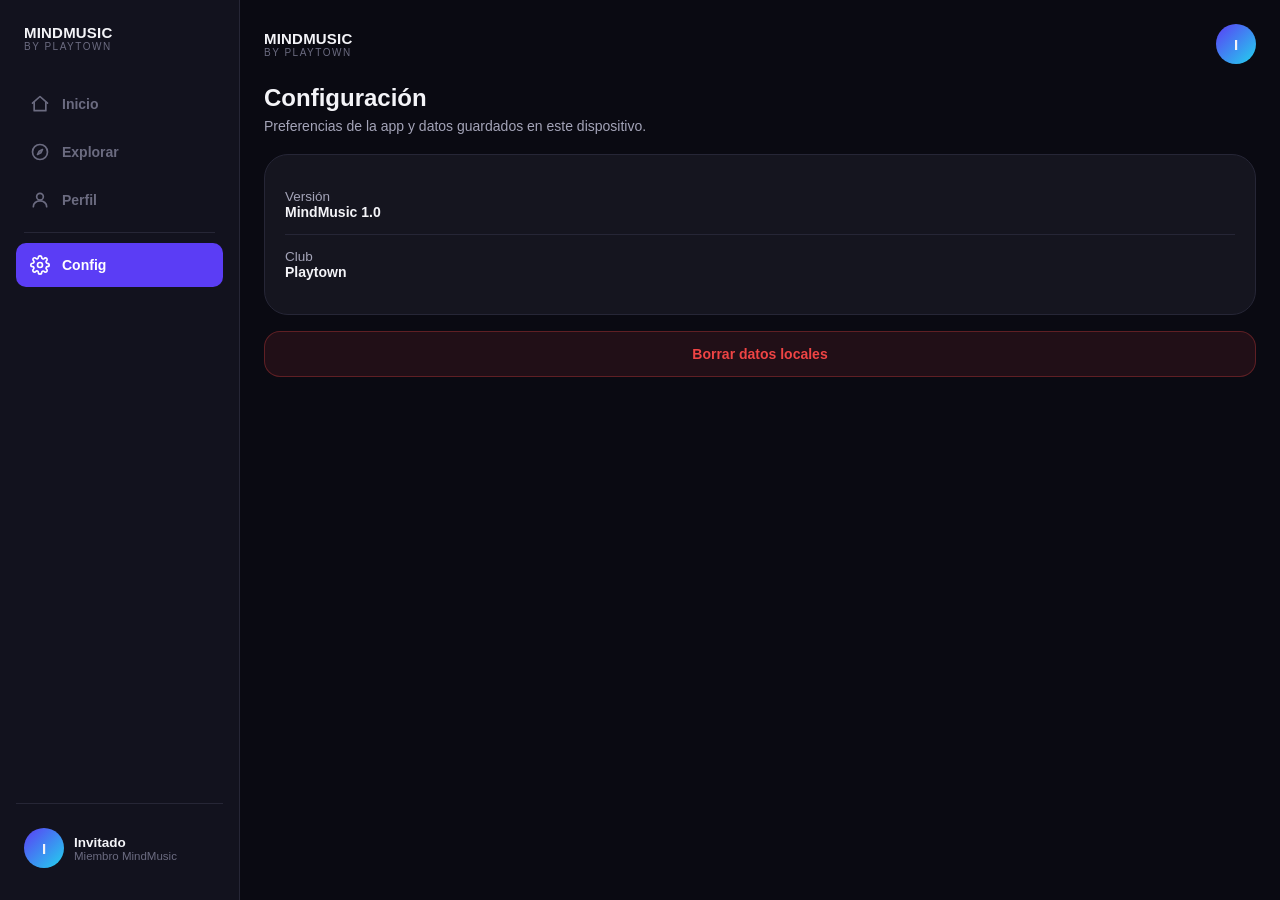
==== config.html @ 784e4a17 "Initial MindMusic skeleton: 7 mood states, mock content + real placeholder audio Multi-page static s" ====
<!DOCTYPE html>
<html lang="es">
<head>
<meta charset="UTF-8">
<meta name="viewport" content="width=device-width, initial-scale=1.0, viewport-fit=cover">
<title>MindMusic — Configuración</title>
<link rel="stylesheet" href="styles.css">
</head>
<body>

<div id="config-container" class="page">
  <header class="app-header">
    <div class="brand">MINDMUSIC<small>by Playtown</small></div>
    <div class="header-actions">
      <a class="avatar js-avatar" href="perfil.html">I</a>
    </div>
  </header>

  <h1 class="page-title">Configuración</h1>
  <p class="page-sub">Preferencias de la app y datos guardados en este dispositivo.</p>

  <div class="form-block">
    <div class="form-row">
      <div>
        <div class="label">Versión</div>
        <div class="value">MindMusic 1.0</div>
      </div>
    </div>
    <div class="form-row">
      <div>
        <div class="label">Club</div>
        <div class="value">Playtown</div>
      </div>
    </div>
  </div>

  <button class="danger-btn" id="reset-data-btn">Borrar datos locales</button>
</div>

<nav class="app-nav">
  <div class="nav-top"><div class="brand">MINDMUSIC<small>by Playtown</small></div></div>
  <div class="nav-links">
    <a class="nav-item" id="nav-home" href="index.html">
      <svg viewBox="0 0 24 24" fill="none" stroke="currentColor" stroke-width="2" stroke-linecap="round" stroke-linejoin="round"><path d="M3 11l9-8 9 8"/><path d="M5 10v10h14V10"/></svg>
      <span>Inicio</span>
    </a>
    <a class="nav-item" id="nav-explorar" href="explorar.html">
      <svg viewBox="0 0 24 24" fill="none" stroke="currentColor" stroke-width="2" stroke-linecap="round" stroke-linejoin="round"><circle cx="12" cy="12" r="9"/><path d="m15 9-4 2-2 4 4-2z"/></svg>
      <span>Explorar</span>
    </a>
    <a class="nav-item" id="nav-perfil" href="perfil.html">
      <svg viewBox="0 0 24 24" fill="none" stroke="currentColor" stroke-width="2" stroke-linecap="round" stroke-linejoin="round"><circle cx="12" cy="8" r="4"/><path d="M4 20c0-4 3.5-7 8-7s8 3 8 7"/></svg>
      <span>Perfil</span>
    </a>
    <div class="nav-sep"></div>
    <a class="nav-item" id="nav-config" href="config.html">
      <svg viewBox="0 0 24 24" fill="none" stroke="currentColor" stroke-width="2" stroke-linecap="round" stroke-linejoin="round"><circle cx="12" cy="12" r="3"/><path d="M19.4 15a1.7 1.7 0 0 0 .3 1.9l.1.1a2 2 0 1 1-2.8 2.8l-.1-.1a1.7 1.7 0 0 0-1.9-.3 1.7 1.7 0 0 0-1 1.5V21a2 2 0 1 1-4 0v-.1a1.7 1.7 0 0 0-1-1.6 1.7 1.7 0 0 0-1.9.3l-.1.1a2 2 0 1 1-2.8-2.8l.1-.1a1.7 1.7 0 0 0 .3-1.9 1.7 1.7 0 0 0-1.5-1H3a2 2 0 1 1 0-4h.1a1.7 1.7 0 0 0 1.6-1 1.7 1.7 0 0 0-.3-1.9l-.1-.1a2 2 0 1 1 2.8-2.8l.1.1a1.7 1.7 0 0 0 1.9.3H9a1.7 1.7 0 0 0 1-1.5V3a2 2 0 1 1 4 0v.1a1.7 1.7 0 0 0 1 1.5 1.7 1.7 0 0 0 1.9-.3l.1-.1a2 2 0 1 1 2.8 2.8l-.1.1a1.7 1.7 0 0 0-.3 1.9V9a1.7 1.7 0 0 0 1.5 1H21a2 2 0 1 1 0 4h-.1a1.7 1.7 0 0 0-1.5 1z"/></svg>
      <span>Config</span>
    </a>
  </div>
  <div class="nav-bottom">
    <a class="nav-user" href="perfil.html">
      <div class="avatar js-avatar">I</div>
      <div>
        <p class="nav-user-name">Invitado</p>
        <p class="nav-user-sub">Miembro MindMusic</p>
      </div>
    </a>
  </div>
</nav>

<script src="mock-data.js"></script>
<script src="app.js"></script>
</body>
</html>
---- styles.css ----
/* ============================================================
   MINDMUSIC — design system
   ============================================================ */

:root {
  --bg: #0a0a12;
  --bg-elev: #12121e;
  --card: #15151f;
  --card-2: #1b1b28;
  --border: #262636;
  --violet: #5b3df5;
  --violet-2: #8b5cf6;
  --cyan: #22d3ee;
  --text: #f4f4f8;
  --text-dim: #a4a4b8;
  --text-faint: #6b6b80;
  --danger: #ef4444;

  --rl: 24px;
  --rm: 16px;
  --rs: 10px;

  --nav-h: 76px;
  --sidebar-w: 240px;

  --s1: #14141f;
  --s2: #1c1c2a;
  --s3: #23233444;

  font-family: -apple-system, BlinkMacSystemFont, "Segoe UI", Roboto, Helvetica, Arial, sans-serif;
}

* { box-sizing: border-box; }

html, body {
  margin: 0;
  padding: 0;
  background: var(--bg);
  color: var(--text);
  -webkit-font-smoothing: antialiased;
}

body {
  padding-bottom: calc(var(--nav-h) + 16px);
  min-height: 100vh;
  overflow-x: hidden;
}
body.no-nav { padding-bottom: 24px; }
@media (min-width: 900px) {
  body.no-nav { padding-left: 0; }
}

img { max-width: 100%; display: block; }

a { color: inherit; text-decoration: none; }

button { font-family: inherit; cursor: pointer; border: none; background: none; color: inherit; }

input { font-family: inherit; }

.page {
  max-width: 1100px;
  margin: 0 auto;
  padding: 20px 16px 8px;
}

/* ---------- header ---------- */

.app-header {
  display: flex;
  align-items: center;
  justify-content: space-between;
  gap: 12px;
  padding: 4px 0 20px;
}

.brand {
  font-weight: 800;
  font-size: 15px;
  letter-spacing: 0.2px;
  white-space: nowrap;
}
.brand small {
  display: block;
  font-weight: 500;
  font-size: 10px;
  color: var(--text-faint);
  letter-spacing: 1.5px;
  text-transform: uppercase;
}

.header-greet {
  display: none;
  font-size: 15px;
  font-weight: 600;
  color: var(--text-dim);
}

.header-actions {
  display: flex;
  align-items: center;
  gap: 10px;
}

.icon-btn {
  width: 40px;
  height: 40px;
  border-radius: 50%;
  background: var(--card);
  border: 1px solid var(--border);
  display: flex;
  align-items: center;
  justify-content: center;
  color: var(--text-dim);
  flex-shrink: 0;
}
.icon-btn svg { width: 18px; height: 18px; }

.back-btn {
  display: inline-flex;
  align-items: center;
  gap: 6px;
  color: var(--text-dim);
  font-weight: 600;
  font-size: 14px;
}
.back-btn svg { width: 18px; height: 18px; }

.avatar {
  width: 40px;
  height: 40px;
  border-radius: 50%;
  background: linear-gradient(135deg, var(--violet), var(--cyan));
  display: flex;
  align-items: center;
  justify-content: center;
  font-weight: 700;
  font-size: 15px;
  flex-shrink: 0;
}

.badge {
  display: inline-flex;
  align-items: center;
  gap: 6px;
  padding: 6px 14px;
  border-radius: 999px;
  background: var(--card);
  border: 1px solid var(--border);
  font-size: 11px;
  font-weight: 700;
  letter-spacing: 0.6px;
  color: var(--text-dim);
  text-transform: uppercase;
}
.badge.center { margin: 0 auto 24px; display: table; }

/* ---------- hero / titles ---------- */

.hero { text-align: center; padding: 8px 0 28px; }

.eyebrow {
  font-size: 11px;
  font-weight: 700;
  letter-spacing: 2px;
  text-transform: uppercase;
  color: var(--violet-2);
  margin: 0 0 10px;
}

h1.hero-title {
  font-size: 30px;
  font-weight: 800;
  margin: 0 0 10px;
  line-height: 1.15;
}

.hero-sub {
  color: var(--text-dim);
  font-size: 15px;
  margin: 0 auto;
  max-width: 420px;
}

.page-title {
  font-size: 24px;
  font-weight: 800;
  margin: 0 0 6px;
}
.page-sub {
  color: var(--text-dim);
  font-size: 14px;
  margin: 0 0 20px;
}

/* ---------- search ---------- */

.search-bar {
  display: flex;
  align-items: center;
  gap: 10px;
  background: var(--card);
  border: 1px solid var(--border);
  border-radius: 999px;
  padding: 14px 18px;
  margin-bottom: 24px;
}
.search-bar svg { width: 18px; height: 18px; color: var(--text-faint); flex-shrink: 0; }
.search-bar input {
  flex: 1;
  background: none;
  border: none;
  outline: none;
  color: var(--text);
  font-size: 14px;
}
.search-bar input::placeholder { color: var(--text-faint); }

/* ---------- section heading ---------- */

.section-head {
  display: flex;
  align-items: baseline;
  justify-content: space-between;
  margin: 28px 0 14px;
}
.section-head h2 { font-size: 18px; font-weight: 800; margin: 0; }

/* ---------- mood cards (home) ---------- */

.mood-grid {
  display: grid;
  grid-template-columns: repeat(2, 1fr);
  gap: 14px;
}

.mood-card {
  background: var(--card);
  border: 1px solid var(--border);
  border-radius: var(--rl);
  padding: 22px 18px;
  display: flex;
  flex-direction: column;
  align-items: flex-start;
  gap: 4px;
  transition: transform 0.15s ease, border-color 0.15s ease;
}
.mood-card:active { transform: scale(0.97); }
.mood-card:hover { border-color: var(--violet); }

.mood-icon {
  width: 52px;
  height: 52px;
  border-radius: 50%;
  display: flex;
  align-items: center;
  justify-content: center;
  margin-bottom: 12px;
  box-shadow: 0 0 0 6px rgba(91, 61, 245, 0.08);
}
.mood-icon svg { width: 24px; height: 24px; color: #fff; }

.mood-card h3 { font-size: 17px; font-weight: 800; margin: 0; }
.mood-card p { font-size: 12.5px; color: var(--text-dim); margin: 0 0 14px; }

.pill-btn {
  padding: 9px 18px;
  border-radius: 999px;
  background: linear-gradient(135deg, var(--violet), var(--violet-2));
  color: #fff;
  font-size: 11.5px;
  font-weight: 700;
  letter-spacing: 0.5px;
}

/* ---------- content type tabs ---------- */

.tabs {
  display: flex;
  gap: 8px;
  overflow-x: auto;
  padding-bottom: 4px;
  scrollbar-width: none;
}
.tabs::-webkit-scrollbar { display: none; }

.tab {
  flex-shrink: 0;
  padding: 9px 16px;
  border-radius: 999px;
  border: 1px solid var(--border);
  background: var(--card);
  color: var(--text-dim);
  font-size: 13px;
  font-weight: 600;
  white-space: nowrap;
}
.tab.active {
  background: var(--violet);
  border-color: var(--violet);
  color: #fff;
}

/* ---------- track grid / cards ---------- */

.track-grid {
  display: grid;
  grid-template-columns: repeat(2, 1fr);
  gap: 14px;
}

.track-card {
  background: var(--card);
  border: 1px solid var(--border);
  border-radius: var(--rm);
  overflow: hidden;
}
.track-thumb {
  position: relative;
  aspect-ratio: 4 / 3;
  overflow: hidden;
}
.track-thumb img { width: 100%; height: 100%; object-fit: cover; }
.track-mood-badge {
  position: absolute;
  top: 8px;
  left: 8px;
  padding: 4px 10px;
  border-radius: 999px;
  font-size: 10px;
  font-weight: 700;
  color: #fff;
  text-transform: uppercase;
  letter-spacing: 0.4px;
  background: rgba(0,0,0,0.35);
  backdrop-filter: blur(4px);
}
.track-body { padding: 12px; }
.track-body h4 { font-size: 13.5px; font-weight: 700; margin: 0 0 4px; line-height: 1.3; }
.track-body span { font-size: 11.5px; color: var(--text-faint); }

/* ---------- explorar category banners ---------- */

.cat-grid {
  display: grid;
  grid-template-columns: 1fr;
  gap: 16px;
}

.cat-card {
  position: relative;
  border-radius: var(--rl);
  overflow: hidden;
  aspect-ratio: 16 / 10;
  border: 1px solid var(--border);
}
.cat-card img { width: 100%; height: 100%; object-fit: cover; }
.cat-card .overlay {
  position: absolute;
  inset: 0;
  background: linear-gradient(180deg, rgba(10,10,18,0.15) 0%, rgba(10,10,18,0.85) 100%);
  display: flex;
  flex-direction: column;
  justify-content: flex-end;
  padding: 20px;
}
.cat-card .eyebrow { color: var(--violet-2); margin-bottom: 6px; }
.cat-card h3 { font-size: 24px; font-weight: 800; margin: 0; }
.cat-play {
  position: absolute;
  right: 18px;
  bottom: 18px;
  width: 48px;
  height: 48px;
  border-radius: 50%;
  background: var(--violet);
  display: flex;
  align-items: center;
  justify-content: center;
  box-shadow: 0 6px 20px rgba(91,61,245,0.5);
}
.cat-play svg { width: 18px; height: 18px; color: #fff; margin-left: 2px; }

/* ---------- player ---------- */

.player-wrap { text-align: center; padding-top: 8px; }

.player-visual {
  width: 260px;
  height: 260px;
  margin: 0 auto 28px;
  border-radius: 50%;
  position: relative;
  display: flex;
  align-items: center;
  justify-content: center;
}
.ring {
  position: absolute;
  inset: 0;
  border-radius: 50%;
  border: 1px solid rgba(91,61,245,0.25);
}
.ring.r2 { inset: 22px; border-color: rgba(91,61,245,0.35); }
.ring.r3 { inset: 44px; border-color: rgba(91,61,245,0.5); }
.ring.pulse { animation: pulse 2.4s ease-in-out infinite; }

.player-core {
  width: 150px;
  height: 150px;
  border-radius: 50%;
  background: radial-gradient(circle at 35% 30%, var(--violet-2), var(--violet) 60%, #2a1a7a 100%);
  box-shadow: 0 0 60px rgba(91,61,245,0.55);
  display: flex;
  align-items: center;
  justify-content: center;
}
.player-core svg { width: 42px; height: 42px; color: #fff; margin-left: 4px; }
.player-core.playing svg { margin-left: 0; }

@keyframes pulse {
  0%, 100% { transform: scale(1); opacity: 1; }
  50% { transform: scale(1.04); opacity: 0.7; }
}

.player-title { font-size: 21px; font-weight: 800; margin: 0 0 8px; }
.player-desc { color: var(--text-dim); font-size: 14px; max-width: 380px; margin: 0 auto 28px; }

.progress-wrap { max-width: 420px; margin: 0 auto 8px; }
.progress-track {
  height: 4px;
  border-radius: 2px;
  background: var(--border);
  position: relative;
  overflow: hidden;
}
.progress-fill {
  position: absolute;
  inset: 0;
  width: 0%;
  background: linear-gradient(90deg, var(--cyan), var(--violet));
  border-radius: 2px;
}
.progress-times {
  display: flex;
  justify-content: space-between;
  font-size: 11.5px;
  color: var(--text-faint);
  margin-top: 8px;
}

.controls {
  display: flex;
  align-items: center;
  justify-content: center;
  gap: 22px;
  margin-top: 28px;
}
.ctrl-btn {
  width: 40px;
  height: 40px;
  display: flex;
  align-items: center;
  justify-content: center;
  color: var(--text-dim);
}
.ctrl-btn svg { width: 20px; height: 20px; }
.ctrl-btn.active { color: var(--violet-2); }

.play-main {
  width: 66px;
  height: 66px;
  border-radius: 50%;
  background: var(--violet);
  display: flex;
  align-items: center;
  justify-content: center;
  box-shadow: 0 8px 24px rgba(91,61,245,0.5);
}
.play-main svg { width: 26px; height: 26px; color: #fff; margin-left: 3px; }
.play-main.playing svg { margin-left: 0; }

/* ---------- perfil / config ---------- */

.form-block {
  background: var(--card);
  border: 1px solid var(--border);
  border-radius: var(--rl);
  padding: 20px;
  margin-bottom: 16px;
}
.form-row {
  display: flex;
  align-items: center;
  justify-content: space-between;
  padding: 14px 0;
  border-bottom: 1px solid var(--border);
}
.form-row:last-child { border-bottom: none; }
.form-row .label { font-size: 13.5px; color: var(--text-dim); }
.form-row .value { font-size: 14px; font-weight: 600; }
.edit-link { color: var(--violet-2); font-size: 13px; font-weight: 700; }

.profile-head {
  display: flex;
  flex-direction: column;
  align-items: center;
  gap: 12px;
  padding: 12px 0 28px;
  text-align: center;
}
.profile-head .avatar { width: 76px; height: 76px; font-size: 26px; }
.profile-head h2 { margin: 0; font-size: 19px; }
.profile-head p { margin: 0; color: var(--text-faint); font-size: 13px; }

.danger-btn {
  width: 100%;
  padding: 14px;
  border-radius: var(--rm);
  background: rgba(239,68,68,0.1);
  border: 1px solid rgba(239,68,68,0.3);
  color: var(--danger);
  font-weight: 700;
  font-size: 14px;
}

/* ---------- modal (edit) ---------- */

.modal-backdrop {
  position: fixed;
  inset: 0;
  background: rgba(0,0,0,0.6);
  display: none;
  align-items: flex-end;
  justify-content: center;
  z-index: 50;
}
.modal-backdrop.open { display: flex; }
.modal-sheet {
  background: var(--card-2);
  border: 1px solid var(--border);
  border-radius: 24px 24px 0 0;
  padding: 24px;
  width: 100%;
  max-width: 480px;
}
.modal-sheet h3 { margin: 0 0 16px; font-size: 17px; }
.modal-sheet input {
  width: 100%;
  padding: 14px;
  border-radius: var(--rs);
  background: var(--bg-elev);
  border: 1px solid var(--border);
  color: var(--text);
  font-size: 15px;
  margin-bottom: 16px;
  outline: none;
}
.modal-actions { display: flex; gap: 10px; }
.modal-actions button {
  flex: 1;
  padding: 13px;
  border-radius: var(--rs);
  font-weight: 700;
  font-size: 14px;
}
.modal-actions .cancel { background: var(--bg-elev); color: var(--text-dim); }
.modal-actions .save { background: var(--violet); color: #fff; }

@media (min-width: 640px) {
  .modal-backdrop { align-items: center; }
  .modal-sheet { border-radius: 24px; }
}

/* ---------- toast ---------- */

.toast {
  position: fixed;
  bottom: calc(var(--nav-h) + 20px);
  left: 50%;
  transform: translateX(-50%) translateY(20px);
  background: var(--card-2);
  border: 1px solid var(--border);
  padding: 12px 20px;
  border-radius: 999px;
  font-size: 13px;
  opacity: 0;
  pointer-events: none;
  transition: all 0.25s ease;
  z-index: 60;
  white-space: nowrap;
}
.toast.show { opacity: 1; transform: translateX(-50%) translateY(0); }

/* ---------- skeleton / spinner ---------- */

.skeleton {
  background: linear-gradient(90deg, var(--s2) 25%, var(--s3) 50%, var(--s2) 75%);
  background-size: 200% 100%;
  animation: shimmer 1.5s infinite;
  border-radius: var(--rs);
}
@keyframes shimmer {
  0% { background-position: 200% 0; }
  100% { background-position: -200% 0; }
}
.skel-thumb { aspect-ratio: 4/3; width: 100%; }
.skel-line { height: 12px; border-radius: 4px; margin-top: 8px; }
.skel-line.short { width: 55%; }

.spinner {
  width: 34px;
  height: 34px;
  border-radius: 50%;
  border: 3px solid var(--border);
  border-top-color: var(--violet);
  animation: spin 0.8s linear infinite;
  margin: 60px auto;
}
@keyframes spin { to { transform: rotate(360deg); } }

.loading-wrap { display: flex; flex-direction: column; align-items: center; padding: 40px 0; color: var(--text-faint); font-size: 13px; }

.empty-state { text-align: center; color: var(--text-faint); font-size: 13.5px; padding: 40px 0; }

/* ---------- bottom nav (mobile) / sidebar (desktop) ---------- */

.app-nav {
  position: fixed;
  bottom: 0;
  left: 0;
  right: 0;
  height: var(--nav-h);
  background: var(--bg-elev);
  border-top: 1px solid var(--border);
  display: flex;
  align-items: center;
  justify-content: space-around;
  z-index: 40;
  padding-bottom: env(safe-area-inset-bottom, 0);
}

.nav-item {
  display: flex;
  flex-direction: column;
  align-items: center;
  gap: 4px;
  color: var(--text-faint);
  font-size: 10.5px;
  font-weight: 600;
  padding: 6px 14px;
  border-radius: 999px;
}
.nav-item svg { width: 20px; height: 20px; }
.nav-item.active { color: #fff; background: var(--violet); }
.nav-item.active svg { color: #fff; }

.nav-links {
  display: flex;
  align-items: center;
  justify-content: space-around;
  flex: 1;
  gap: 4px;
}

.nav-sep {
  width: 1px;
  height: 24px;
  background: var(--border);
}

.nav-top, .nav-bottom { display: none; }

@media (min-width: 900px) {
  body { padding-bottom: 0; padding-left: var(--sidebar-w); }
  .page { padding-left: 24px; padding-right: 24px; max-width: 1200px; }

  .app-nav {
    top: 0;
    bottom: 0;
    right: auto;
    width: var(--sidebar-w);
    height: 100vh;
    flex-direction: column;
    align-items: stretch;
    justify-content: flex-start;
    border-top: none;
    border-right: 1px solid var(--border);
    padding: 24px 16px;
    gap: 6px;
  }
  .nav-top { display: block; padding: 0 8px 24px; }
  .nav-bottom { display: block; margin-top: auto; padding-top: 16px; border-top: 1px solid var(--border); }
  .nav-links { flex: none; flex-direction: column; justify-content: flex-start; align-items: stretch; gap: 4px; }
  .nav-item { flex-direction: row; justify-content: flex-start; gap: 12px; font-size: 14px; padding: 12px 14px; border-radius: var(--rs); }
  .nav-sep { width: auto; height: 1px; margin: 6px 8px; }

  .nav-user { display: flex; align-items: center; gap: 10px; padding: 8px; }
  .nav-user-name { font-size: 13.5px; font-weight: 700; margin: 0; }
  .nav-user-sub { font-size: 11.5px; color: var(--text-faint); margin: 0; }

  .header-greet { display: block; }
  .mood-grid { grid-template-columns: repeat(4, 1fr); }
  .track-grid { grid-template-columns: repeat(4, 1fr); }
  .cat-grid { grid-template-columns: repeat(2, 1fr); }
}

@media (min-width: 560px) and (max-width: 899px) {
  .mood-grid { grid-template-columns: repeat(4, 1fr); }
  .track-grid { grid-template-columns: repeat(3, 1fr); }
}

@media (min-width: 720px) {
  .cat-grid { grid-template-columns: repeat(2, 1fr); }
}
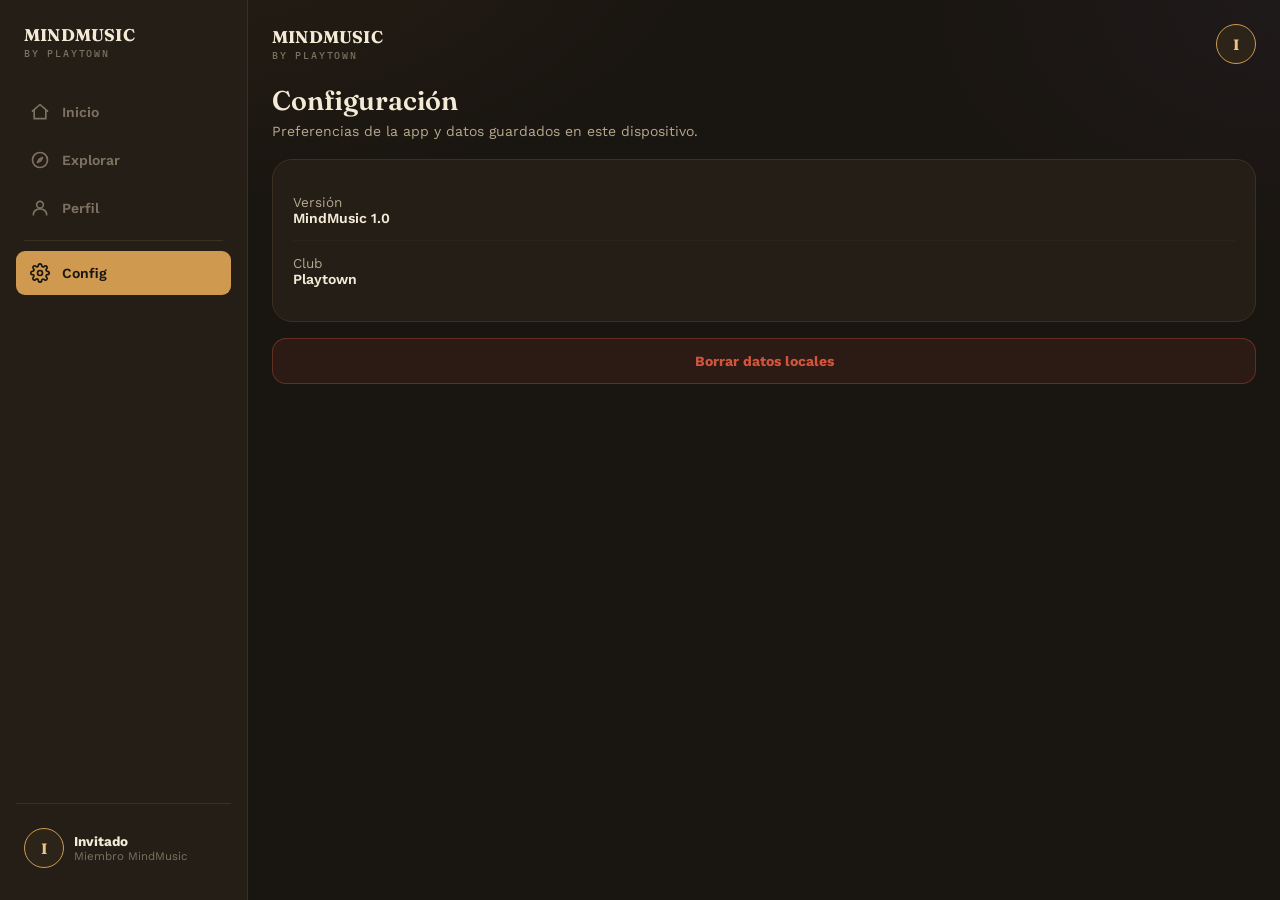
==== commit fdab17d1: "Add playlist feature (dedicated tracklist + player queue) and simplify home mood entry Playlists are" ====
--- a/config.html
+++ b/config.html
@@ -4,6 +4,9 @@
 <meta charset="UTF-8">
 <meta name="viewport" content="width=device-width, initial-scale=1.0, viewport-fit=cover">
 <title>MindMusic — Configuración</title>
+<link rel="preconnect" href="https://fonts.googleapis.com">
+<link rel="preconnect" href="https://fonts.gstatic.com" crossorigin>
+<link href="https://fonts.googleapis.com/css2?family=Fraunces:opsz,wght@9..144,500;9..144,600;9..144,700&family=Work+Sans:wght@400;500;600;700&family=IBM+Plex+Mono:wght@400;500&display=swap" rel="stylesheet">
 <link rel="stylesheet" href="styles.css">
 </head>
 <body>
--- a/styles.css
+++ b/styles.css
@@ -1,33 +1,38 @@
 /* ============================================================
    MINDMUSIC — design system
+   Cada estado de ánimo es un disco. Cada playlist, una funda con
+   varios discos adentro. Abrir una playlist es leer el dorso de
+   la funda: la lista de temas, uno atrás de otro.
    ============================================================ */
 
 :root {
-  --bg: #0a0a12;
-  --bg-elev: #12121e;
-  --card: #15151f;
-  --card-2: #1b1b28;
-  --border: #262636;
-  --violet: #5b3df5;
-  --violet-2: #8b5cf6;
-  --cyan: #22d3ee;
-  --text: #f4f4f8;
-  --text-dim: #a4a4b8;
-  --text-faint: #6b6b80;
-  --danger: #ef4444;
-
-  --rl: 24px;
-  --rm: 16px;
-  --rs: 10px;
-
-  --nav-h: 76px;
-  --sidebar-w: 240px;
-
-  --s1: #14141f;
-  --s2: #1c1c2a;
-  --s3: #23233444;
-
-  font-family: -apple-system, BlinkMacSystemFont, "Segoe UI", Roboto, Helvetica, Arial, sans-serif;
+  --ink: #191510;
+  --surface: #241e17;
+  --surface-2: #2c2419;
+  --surface-3: #352b1e;
+  --edge: #3c3121;
+  --edge-soft: #2c2419;
+
+  --paper: #f4ead6;
+  --paper-dim: #b7a88e;
+  --paper-faint: #7d7160;
+
+  --brass: #cf9a4f;
+  --brass-hi: #eec37e;
+  --danger: #d1553c;
+
+  --rl: 20px;
+  --rm: 14px;
+  --rs: 9px;
+
+  --nav-h: 78px;
+  --sidebar-w: 248px;
+
+  --font-display: 'Fraunces', Georgia, 'Times New Roman', serif;
+  --font-body: 'Work Sans', -apple-system, BlinkMacSystemFont, "Segoe UI", Roboto, Helvetica, Arial, sans-serif;
+  --font-mono: 'IBM Plex Mono', ui-monospace, SFMono-Regular, Menlo, Consolas, monospace;
+
+  font-family: var(--font-body);
 }
 
 * { box-sizing: border-box; }
@@ -35,8 +40,8 @@
 html, body {
   margin: 0;
   padding: 0;
-  background: var(--bg);
-  color: var(--text);
+  background: var(--ink);
+  color: var(--paper);
   -webkit-font-smoothing: antialiased;
 }
 
@@ -44,6 +49,10 @@
   padding-bottom: calc(var(--nav-h) + 16px);
   min-height: 100vh;
   overflow-x: hidden;
+  background-image:
+    radial-gradient(ellipse 900px 500px at 15% -10%, rgba(207,154,79,0.07), transparent 60%),
+    radial-gradient(ellipse 700px 500px at 100% 0%, rgba(140,107,214,0.05), transparent 55%);
+  background-attachment: fixed;
 }
 body.no-nav { padding-bottom: 24px; }
 @media (min-width: 900px) {
@@ -51,12 +60,23 @@
 }
 
 img { max-width: 100%; display: block; }
-
 a { color: inherit; text-decoration: none; }
-
 button { font-family: inherit; cursor: pointer; border: none; background: none; color: inherit; }
-
 input { font-family: inherit; }
+
+:focus-visible {
+  outline: 2px solid var(--brass-hi);
+  outline-offset: 3px;
+  border-radius: 4px;
+}
+
+@media (prefers-reduced-motion: reduce) {
+  *, *::before, *::after {
+    animation-duration: 0.001ms !important;
+    animation-iteration-count: 1 !important;
+    transition-duration: 0.001ms !important;
+  }
+}
 
 .page {
   max-width: 1100px;
@@ -75,25 +95,29 @@
 }
 
 .brand {
-  font-weight: 800;
-  font-size: 15px;
+  font-family: var(--font-display);
+  font-weight: 700;
+  font-size: 17px;
   letter-spacing: 0.2px;
   white-space: nowrap;
 }
 .brand small {
   display: block;
+  font-family: var(--font-mono);
   font-weight: 500;
-  font-size: 10px;
-  color: var(--text-faint);
-  letter-spacing: 1.5px;
+  font-size: 9.5px;
+  color: var(--paper-faint);
+  letter-spacing: 1.8px;
   text-transform: uppercase;
+  margin-top: 2px;
 }
 
 .header-greet {
   display: none;
-  font-size: 15px;
-  font-weight: 600;
-  color: var(--text-dim);
+  font-family: var(--font-display);
+  font-size: 16px;
+  font-weight: 600;
+  color: var(--paper-dim);
 }
 
 .header-actions {
@@ -106,36 +130,43 @@
   width: 40px;
   height: 40px;
   border-radius: 50%;
-  background: var(--card);
-  border: 1px solid var(--border);
-  display: flex;
-  align-items: center;
-  justify-content: center;
-  color: var(--text-dim);
+  background: var(--surface);
+  border: 1px solid var(--edge);
+  display: flex;
+  align-items: center;
+  justify-content: center;
+  color: var(--paper-dim);
   flex-shrink: 0;
+  transition: border-color 0.15s ease, color 0.15s ease;
 }
 .icon-btn svg { width: 18px; height: 18px; }
+.icon-btn:hover { border-color: var(--brass); color: var(--brass-hi); }
 
 .back-btn {
   display: inline-flex;
   align-items: center;
   gap: 6px;
-  color: var(--text-dim);
+  color: var(--paper-dim);
   font-weight: 600;
   font-size: 14px;
+  transition: color 0.15s ease;
 }
 .back-btn svg { width: 18px; height: 18px; }
+.back-btn:hover { color: var(--brass-hi); }
 
 .avatar {
   width: 40px;
   height: 40px;
   border-radius: 50%;
-  background: linear-gradient(135deg, var(--violet), var(--cyan));
-  display: flex;
-  align-items: center;
-  justify-content: center;
+  background: var(--surface-2);
+  border: 1.5px solid var(--brass);
+  display: flex;
+  align-items: center;
+  justify-content: center;
+  font-family: var(--font-display);
   font-weight: 700;
   font-size: 15px;
+  color: var(--brass-hi);
   flex-shrink: 0;
 }
 
@@ -145,50 +176,78 @@
   gap: 6px;
   padding: 6px 14px;
   border-radius: 999px;
-  background: var(--card);
-  border: 1px solid var(--border);
-  font-size: 11px;
-  font-weight: 700;
-  letter-spacing: 0.6px;
-  color: var(--text-dim);
+  background: var(--surface);
+  border: 1px solid var(--edge);
+  font-family: var(--font-mono);
+  font-size: 10.5px;
+  font-weight: 500;
+  letter-spacing: 0.8px;
+  color: var(--paper-dim);
   text-transform: uppercase;
 }
 .badge.center { margin: 0 auto 24px; display: table; }
 
-/* ---------- hero / titles ---------- */
-
-.hero { text-align: center; padding: 8px 0 28px; }
+/* ---------- hero ---------- */
+
+.hero {
+  text-align: center;
+  padding: 12px 0 32px;
+  position: relative;
+}
+
+.hero-disc-deco {
+  position: absolute;
+  top: -40px;
+  right: -30px;
+  width: 190px;
+  height: 190px;
+  border-radius: 50%;
+  background:
+    repeating-radial-gradient(circle at center, rgba(244,234,214,0.05) 0 2px, transparent 2px 7px),
+    radial-gradient(circle at 35% 30%, var(--surface-3), var(--ink) 70%);
+  border: 1px solid var(--edge);
+  opacity: 0.5;
+  z-index: -1;
+  animation: spin-slow 40s linear infinite;
+}
+@media (max-width: 640px) { .hero-disc-deco { width: 130px; height: 130px; top: -20px; right: -20px; } }
+@keyframes spin-slow { to { transform: rotate(360deg); } }
 
 .eyebrow {
-  font-size: 11px;
-  font-weight: 700;
-  letter-spacing: 2px;
+  font-family: var(--font-mono);
+  font-size: 10.5px;
+  font-weight: 500;
+  letter-spacing: 2.2px;
   text-transform: uppercase;
-  color: var(--violet-2);
-  margin: 0 0 10px;
+  color: var(--brass);
+  margin: 0 0 12px;
 }
 
 h1.hero-title {
-  font-size: 30px;
-  font-weight: 800;
-  margin: 0 0 10px;
-  line-height: 1.15;
+  font-family: var(--font-display);
+  font-size: 34px;
+  font-weight: 600;
+  font-style: normal;
+  margin: 0 0 12px;
+  line-height: 1.12;
+  letter-spacing: -0.3px;
 }
 
 .hero-sub {
-  color: var(--text-dim);
+  color: var(--paper-dim);
   font-size: 15px;
   margin: 0 auto;
   max-width: 420px;
 }
 
 .page-title {
-  font-size: 24px;
-  font-weight: 800;
+  font-family: var(--font-display);
+  font-size: 27px;
+  font-weight: 600;
   margin: 0 0 6px;
 }
 .page-sub {
-  color: var(--text-dim);
+  color: var(--paper-dim);
   font-size: 14px;
   margin: 0 0 20px;
 }
@@ -199,22 +258,49 @@
   display: flex;
   align-items: center;
   gap: 10px;
-  background: var(--card);
-  border: 1px solid var(--border);
+  background: var(--surface);
+  border: 1px solid var(--edge);
   border-radius: 999px;
   padding: 14px 18px;
   margin-bottom: 24px;
-}
-.search-bar svg { width: 18px; height: 18px; color: var(--text-faint); flex-shrink: 0; }
+  transition: border-color 0.15s ease;
+}
+.search-bar:focus-within { border-color: var(--brass); }
+.search-bar svg { width: 18px; height: 18px; color: var(--paper-faint); flex-shrink: 0; }
 .search-bar input {
   flex: 1;
   background: none;
   border: none;
   outline: none;
-  color: var(--text);
+  color: var(--paper);
   font-size: 14px;
 }
-.search-bar input::placeholder { color: var(--text-faint); }
+.search-bar input::placeholder { color: var(--paper-faint); }
+
+/* ---------- quick mood picks (home) ---------- */
+
+.quick-moods {
+  display: flex;
+  flex-wrap: wrap;
+  gap: 10px;
+  margin-bottom: 24px;
+}
+
+.quick-mood-chip {
+  padding: 10px 18px;
+  border-radius: 999px;
+  border: 1px solid var(--edge);
+  background: var(--surface);
+  color: var(--paper);
+  font-size: 13.5px;
+  font-weight: 600;
+  transition: background 0.15s ease, border-color 0.15s ease, color 0.15s ease;
+}
+.quick-mood-chip:hover {
+  background: var(--brass);
+  border-color: var(--brass);
+  color: var(--ink);
+}
 
 /* ---------- section heading ---------- */
 
@@ -222,9 +308,14 @@
   display: flex;
   align-items: baseline;
   justify-content: space-between;
-  margin: 28px 0 14px;
-}
-.section-head h2 { font-size: 18px; font-weight: 800; margin: 0; }
+  margin: 30px 0 14px;
+}
+.section-head h2 {
+  font-family: var(--font-display);
+  font-size: 19px;
+  font-weight: 600;
+  margin: 0;
+}
 
 /* ---------- mood cards (home) ---------- */
 
@@ -235,42 +326,61 @@
 }
 
 .mood-card {
-  background: var(--card);
-  border: 1px solid var(--border);
+  position: relative;
+  background: var(--surface);
+  border: 1px solid var(--edge);
   border-radius: var(--rl);
-  padding: 22px 18px;
+  padding: 20px 18px;
   display: flex;
   flex-direction: column;
   align-items: flex-start;
   gap: 4px;
+  overflow: hidden;
   transition: transform 0.15s ease, border-color 0.15s ease;
 }
 .mood-card:active { transform: scale(0.97); }
-.mood-card:hover { border-color: var(--violet); }
+.mood-card:hover { border-color: var(--m-ink, var(--brass)); }
+
+.mood-card::before {
+  content: '';
+  position: absolute;
+  top: -22px;
+  right: -22px;
+  width: 64px;
+  height: 64px;
+  border-radius: 50%;
+  background: var(--m-ink, var(--brass));
+  opacity: 0.16;
+}
 
 .mood-icon {
-  width: 52px;
-  height: 52px;
-  border-radius: 50%;
-  display: flex;
-  align-items: center;
-  justify-content: center;
-  margin-bottom: 12px;
-  box-shadow: 0 0 0 6px rgba(91, 61, 245, 0.08);
-}
-.mood-icon svg { width: 24px; height: 24px; color: #fff; }
-
-.mood-card h3 { font-size: 17px; font-weight: 800; margin: 0; }
-.mood-card p { font-size: 12.5px; color: var(--text-dim); margin: 0 0 14px; }
+  width: 44px;
+  height: 44px;
+  border-radius: 50%;
+  display: flex;
+  align-items: center;
+  justify-content: center;
+  margin-bottom: 14px;
+  background: var(--surface-2);
+  border: 1.5px solid var(--m-ink, var(--brass));
+}
+.mood-icon svg { width: 20px; height: 20px; color: var(--m-ink, var(--brass)); }
+
+.mood-icon-lg { width: 68px; height: 68px; margin-bottom: 0; border-width: 2px; }
+.mood-icon-lg svg { width: 30px; height: 30px; }
+
+.mood-card h3 { font-family: var(--font-display); font-size: 18px; font-weight: 600; margin: 0; }
+.mood-card p { font-size: 12.5px; color: var(--paper-dim); margin: 0 0 14px; }
 
 .pill-btn {
-  padding: 9px 18px;
+  padding: 8px 16px;
   border-radius: 999px;
-  background: linear-gradient(135deg, var(--violet), var(--violet-2));
-  color: #fff;
-  font-size: 11.5px;
-  font-weight: 700;
-  letter-spacing: 0.5px;
+  background: var(--m-ink, var(--brass));
+  color: var(--ink);
+  font-family: var(--font-mono);
+  font-size: 10.5px;
+  font-weight: 600;
+  letter-spacing: 0.8px;
 }
 
 /* ---------- content type tabs ---------- */
@@ -288,17 +398,107 @@
   flex-shrink: 0;
   padding: 9px 16px;
   border-radius: 999px;
-  border: 1px solid var(--border);
-  background: var(--card);
-  color: var(--text-dim);
+  border: 1px solid var(--edge);
+  background: var(--surface);
+  color: var(--paper-dim);
   font-size: 13px;
   font-weight: 600;
   white-space: nowrap;
+  transition: background 0.15s ease, border-color 0.15s ease, color 0.15s ease;
 }
 .tab.active {
-  background: var(--violet);
-  border-color: var(--violet);
-  color: #fff;
+  background: var(--brass);
+  border-color: var(--brass);
+  color: var(--ink);
+}
+
+/* ---------- cover art: the record/sleeve system ---------- */
+/* .cover draws a sleeve; inside it, .disc draws a vinyl record with grooves.
+   .cover--stack adds two peeking sleeve edges behind, for playlists. */
+
+.cover {
+  position: relative;
+  aspect-ratio: 1 / 1;
+  border-radius: var(--rm);
+  background: linear-gradient(155deg, color-mix(in srgb, var(--m-ink, var(--brass)) 30%, var(--surface)), var(--surface-2));
+  border: 1px solid var(--edge);
+  overflow: hidden;
+  display: flex;
+  align-items: center;
+  justify-content: center;
+}
+
+.cover .disc {
+  width: 72%;
+  height: 72%;
+  border-radius: 50%;
+  background:
+    repeating-radial-gradient(circle at center, rgba(0,0,0,0.22) 0 2px, transparent 2px 6px),
+    radial-gradient(circle at 32% 28%, color-mix(in srgb, var(--m-ink, var(--brass)) 55%, #000 10%), var(--ink) 72%);
+  box-shadow: 0 4px 16px rgba(0,0,0,0.35);
+  position: relative;
+}
+.cover .disc::after {
+  content: '';
+  position: absolute;
+  inset: 40%;
+  border-radius: 50%;
+  background: var(--paper);
+  box-shadow: 0 0 0 2px color-mix(in srgb, var(--m-ink, var(--brass)) 70%, #000 10%);
+}
+.disc-icon {
+  position: absolute;
+  inset: 0;
+  display: flex;
+  align-items: center;
+  justify-content: center;
+  color: var(--paper);
+  opacity: 0.85;
+}
+.disc-icon svg { width: 30%; height: 30%; }
+
+.cover-mood-badge {
+  position: absolute;
+  top: 8px;
+  left: 8px;
+  padding: 3px 9px;
+  border-radius: 999px;
+  background: rgba(25,21,16,0.65);
+  backdrop-filter: blur(3px);
+  font-family: var(--font-mono);
+  font-size: 9.5px;
+  font-weight: 500;
+  letter-spacing: 0.4px;
+  color: var(--paper);
+  text-transform: uppercase;
+  z-index: 2;
+}
+
+.cover--stack::before,
+.cover--stack::after {
+  content: '';
+  position: absolute;
+  border-radius: var(--rm);
+  background: var(--surface-2);
+  border: 1px solid var(--edge);
+  z-index: 0;
+}
+.cover--stack::before { inset: -6px -6px auto auto; width: 88%; height: 88%; transform: rotate(4deg); top: 6%; right: -6%; }
+.cover--stack::after { width: 92%; height: 92%; transform: rotate(-3deg); top: 4%; left: -5%; opacity: 0.7; }
+.cover--stack .disc { z-index: 1; }
+
+.cover-count {
+  position: absolute;
+  bottom: 8px;
+  right: 8px;
+  padding: 3px 8px;
+  border-radius: 999px;
+  background: rgba(25,21,16,0.65);
+  backdrop-filter: blur(3px);
+  font-family: var(--font-mono);
+  font-size: 10px;
+  color: var(--paper);
+  z-index: 2;
 }
 
 /* ---------- track grid / cards ---------- */
@@ -310,34 +510,28 @@
 }
 
 .track-card {
-  background: var(--card);
-  border: 1px solid var(--border);
+  background: var(--surface);
+  border: 1px solid var(--edge);
   border-radius: var(--rm);
   overflow: hidden;
-}
-.track-thumb {
-  position: relative;
-  aspect-ratio: 4 / 3;
-  overflow: hidden;
-}
-.track-thumb img { width: 100%; height: 100%; object-fit: cover; }
-.track-mood-badge {
-  position: absolute;
-  top: 8px;
-  left: 8px;
-  padding: 4px 10px;
-  border-radius: 999px;
-  font-size: 10px;
-  font-weight: 700;
-  color: #fff;
-  text-transform: uppercase;
-  letter-spacing: 0.4px;
-  background: rgba(0,0,0,0.35);
-  backdrop-filter: blur(4px);
-}
+  transition: border-color 0.15s ease, transform 0.15s ease;
+}
+.track-card:hover { border-color: var(--m-ink, var(--brass)); }
+.track-card:active { transform: scale(0.98); }
+
 .track-body { padding: 12px; }
-.track-body h4 { font-size: 13.5px; font-weight: 700; margin: 0 0 4px; line-height: 1.3; }
-.track-body span { font-size: 11.5px; color: var(--text-faint); }
+.track-body h4 {
+  font-family: var(--font-display);
+  font-size: 14.5px;
+  font-weight: 600;
+  margin: 0 0 4px;
+  line-height: 1.3;
+}
+.track-body span {
+  font-family: var(--font-mono);
+  font-size: 11px;
+  color: var(--paper-faint);
+}
 
 /* ---------- explorar category banners ---------- */
 
@@ -351,35 +545,127 @@
   position: relative;
   border-radius: var(--rl);
   overflow: hidden;
-  aspect-ratio: 16 / 10;
-  border: 1px solid var(--border);
-}
-.cat-card img { width: 100%; height: 100%; object-fit: cover; }
+  aspect-ratio: 16 / 9;
+  border: 1px solid var(--edge);
+  background: linear-gradient(135deg, color-mix(in srgb, var(--m-ink, var(--brass)) 26%, var(--surface)), var(--surface-2));
+  display: flex;
+  align-items: center;
+}
+
+.cat-card .cat-disc {
+  position: absolute;
+  right: -30px;
+  top: 50%;
+  transform: translateY(-50%);
+  width: 220px;
+  height: 220px;
+  border-radius: 50%;
+  background:
+    repeating-radial-gradient(circle at center, rgba(0,0,0,0.2) 0 2px, transparent 2px 7px),
+    radial-gradient(circle at 35% 30%, color-mix(in srgb, var(--m-ink, var(--brass)) 55%, #000 10%), var(--ink) 72%);
+  box-shadow: 0 8px 30px rgba(0,0,0,0.4);
+  opacity: 0.9;
+}
+.cat-card .cat-disc::after {
+  content: '';
+  position: absolute;
+  inset: 42%;
+  border-radius: 50%;
+  background: var(--paper);
+  box-shadow: 0 0 0 2px color-mix(in srgb, var(--m-ink, var(--brass)) 70%, #000 10%);
+}
+@media (max-width: 480px) {
+  .cat-card .cat-disc { width: 160px; height: 160px; right: -40px; }
+}
+
 .cat-card .overlay {
-  position: absolute;
-  inset: 0;
-  background: linear-gradient(180deg, rgba(10,10,18,0.15) 0%, rgba(10,10,18,0.85) 100%);
+  position: relative;
+  z-index: 1;
+  padding: 22px;
+  max-width: 68%;
+}
+.cat-card .eyebrow { color: var(--m-ink, var(--brass)); margin-bottom: 6px; }
+.cat-card h3 { font-family: var(--font-display); font-size: 25px; font-weight: 600; margin: 0; }
+
+/* ---------- playlist detail: header + stacked tracklist (signature) ---------- */
+
+.playlist-head {
+  display: flex;
+  align-items: center;
+  gap: 18px;
+  padding: 8px 0 26px;
+}
+.playlist-head .cover { width: 108px; flex-shrink: 0; }
+.playlist-head .meta .eyebrow { margin-bottom: 6px; }
+.playlist-head h1 {
+  font-family: var(--font-display);
+  font-size: 24px;
+  font-weight: 600;
+  margin: 0 0 8px;
+  line-height: 1.15;
+}
+.playlist-head p { color: var(--paper-dim); font-size: 13.5px; margin: 0; max-width: 460px; }
+@media (max-width: 480px) {
+  .playlist-head { flex-direction: column; align-items: flex-start; text-align: left; }
+  .playlist-head .cover { width: 96px; }
+}
+
+.tracklist {
   display: flex;
   flex-direction: column;
-  justify-content: flex-end;
-  padding: 20px;
-}
-.cat-card .eyebrow { color: var(--violet-2); margin-bottom: 6px; }
-.cat-card h3 { font-size: 24px; font-weight: 800; margin: 0; }
-.cat-play {
-  position: absolute;
-  right: 18px;
-  bottom: 18px;
-  width: 48px;
-  height: 48px;
-  border-radius: 50%;
-  background: var(--violet);
-  display: flex;
-  align-items: center;
-  justify-content: center;
-  box-shadow: 0 6px 20px rgba(91,61,245,0.5);
-}
-.cat-play svg { width: 18px; height: 18px; color: #fff; margin-left: 2px; }
+  border-top: 1px solid var(--edge-soft);
+}
+
+.tracklist-row {
+  display: flex;
+  align-items: center;
+  gap: 16px;
+  padding: 15px 10px;
+  border-bottom: 1px solid var(--edge-soft);
+  transition: background 0.12s ease;
+}
+.tracklist-row:hover,
+.tracklist-row:focus-visible { background: var(--surface); border-radius: var(--rs); }
+
+.tl-index {
+  font-family: var(--font-mono);
+  font-size: 12.5px;
+  color: var(--paper-faint);
+  width: 26px;
+  flex-shrink: 0;
+  text-align: right;
+}
+.tl-play {
+  width: 34px;
+  height: 34px;
+  border-radius: 50%;
+  background: var(--surface-2);
+  border: 1px solid var(--edge);
+  display: flex;
+  align-items: center;
+  justify-content: center;
+  color: var(--brass-hi);
+  flex-shrink: 0;
+}
+.tl-play svg { width: 13px; height: 13px; margin-left: 1px; }
+.tracklist-row:hover .tl-play { background: var(--brass); border-color: var(--brass); color: var(--ink); }
+
+.tl-title {
+  flex: 1;
+  min-width: 0;
+  font-size: 14.5px;
+  font-weight: 600;
+  color: var(--paper);
+  white-space: nowrap;
+  overflow: hidden;
+  text-overflow: ellipsis;
+}
+.tl-duration {
+  font-family: var(--font-mono);
+  font-size: 12px;
+  color: var(--paper-faint);
+  flex-shrink: 0;
+}
 
 /* ---------- player ---------- */
 
@@ -389,48 +675,92 @@
   width: 260px;
   height: 260px;
   margin: 0 auto 28px;
-  border-radius: 50%;
   position: relative;
   display: flex;
   align-items: center;
   justify-content: center;
 }
-.ring {
-  position: absolute;
-  inset: 0;
-  border-radius: 50%;
-  border: 1px solid rgba(91,61,245,0.25);
-}
-.ring.r2 { inset: 22px; border-color: rgba(91,61,245,0.35); }
-.ring.r3 { inset: 44px; border-color: rgba(91,61,245,0.5); }
-.ring.pulse { animation: pulse 2.4s ease-in-out infinite; }
-
-.player-core {
-  width: 150px;
-  height: 150px;
-  border-radius: 50%;
-  background: radial-gradient(circle at 35% 30%, var(--violet-2), var(--violet) 60%, #2a1a7a 100%);
-  box-shadow: 0 0 60px rgba(91,61,245,0.55);
-  display: flex;
-  align-items: center;
-  justify-content: center;
-}
-.player-core svg { width: 42px; height: 42px; color: #fff; margin-left: 4px; }
-.player-core.playing svg { margin-left: 0; }
-
-@keyframes pulse {
-  0%, 100% { transform: scale(1); opacity: 1; }
-  50% { transform: scale(1.04); opacity: 0.7; }
-}
-
-.player-title { font-size: 21px; font-weight: 800; margin: 0 0 8px; }
-.player-desc { color: var(--text-dim); font-size: 14px; max-width: 380px; margin: 0 auto 28px; }
+
+.vinyl {
+  width: 210px;
+  height: 210px;
+  border-radius: 50%;
+  background:
+    repeating-radial-gradient(circle at center, rgba(0,0,0,0.28) 0 3px, transparent 3px 9px),
+    radial-gradient(circle at 34% 28%, color-mix(in srgb, var(--m-ink, var(--brass)) 60%, #000 8%), var(--ink) 74%);
+  box-shadow: 0 14px 40px rgba(0,0,0,0.45);
+  display: flex;
+  align-items: center;
+  justify-content: center;
+  transition: transform 0.4s ease;
+}
+.vinyl.playing { animation: spin-record 6s linear infinite; }
+@keyframes spin-record { to { transform: rotate(360deg); } }
+
+.player-label {
+  width: 74px;
+  height: 74px;
+  border-radius: 50%;
+  background: var(--paper);
+  box-shadow: 0 0 0 3px color-mix(in srgb, var(--m-ink, var(--brass)) 70%, #000 10%);
+  display: flex;
+  align-items: center;
+  justify-content: center;
+  color: var(--ink);
+}
+.player-label svg { width: 24px; height: 24px; margin-left: 3px; }
+.player-label.playing svg { margin-left: 0; }
+
+.tonearm {
+  position: absolute;
+  top: -6px;
+  right: 4px;
+  width: 74px;
+  height: 74px;
+  transform-origin: 88% 12%;
+  transform: rotate(-28deg);
+  transition: transform 0.5s cubic-bezier(0.4, 0, 0.2, 1);
+  pointer-events: none;
+}
+.tonearm.playing { transform: rotate(2deg); }
+.tonearm .base {
+  position: absolute;
+  top: 4px;
+  right: 4px;
+  width: 16px;
+  height: 16px;
+  border-radius: 50%;
+  background: var(--surface-3);
+  border: 2px solid var(--brass);
+}
+.tonearm .arm {
+  position: absolute;
+  top: 12px;
+  right: 12px;
+  width: 4px;
+  height: 68px;
+  background: linear-gradient(var(--brass-hi), var(--brass));
+  border-radius: 2px;
+  transform-origin: top center;
+}
+.tonearm .head {
+  position: absolute;
+  bottom: -3px;
+  left: -4px;
+  width: 12px;
+  height: 8px;
+  border-radius: 2px;
+  background: var(--paper-dim);
+}
+
+.player-title { font-family: var(--font-display); font-size: 22px; font-weight: 600; margin: 0 0 8px; }
+.player-desc { color: var(--paper-dim); font-size: 14px; max-width: 380px; margin: 0 auto 28px; }
 
 .progress-wrap { max-width: 420px; margin: 0 auto 8px; }
 .progress-track {
   height: 4px;
   border-radius: 2px;
-  background: var(--border);
+  background: var(--edge);
   position: relative;
   overflow: hidden;
 }
@@ -438,14 +768,15 @@
   position: absolute;
   inset: 0;
   width: 0%;
-  background: linear-gradient(90deg, var(--cyan), var(--violet));
+  background: var(--brass);
   border-radius: 2px;
 }
 .progress-times {
   display: flex;
   justify-content: space-between;
-  font-size: 11.5px;
-  color: var(--text-faint);
+  font-family: var(--font-mono);
+  font-size: 11px;
+  color: var(--paper-faint);
   margin-top: 8px;
 }
 
@@ -462,29 +793,29 @@
   display: flex;
   align-items: center;
   justify-content: center;
-  color: var(--text-dim);
+  color: var(--paper-dim);
 }
 .ctrl-btn svg { width: 20px; height: 20px; }
-.ctrl-btn.active { color: var(--violet-2); }
+.ctrl-btn.active { color: var(--brass-hi); }
 
 .play-main {
   width: 66px;
   height: 66px;
   border-radius: 50%;
-  background: var(--violet);
-  display: flex;
-  align-items: center;
-  justify-content: center;
-  box-shadow: 0 8px 24px rgba(91,61,245,0.5);
-}
-.play-main svg { width: 26px; height: 26px; color: #fff; margin-left: 3px; }
+  background: var(--brass);
+  display: flex;
+  align-items: center;
+  justify-content: center;
+  box-shadow: 0 8px 24px rgba(207,154,79,0.35);
+}
+.play-main svg { width: 26px; height: 26px; color: var(--ink); margin-left: 3px; }
 .play-main.playing svg { margin-left: 0; }
 
 /* ---------- perfil / config ---------- */
 
 .form-block {
-  background: var(--card);
-  border: 1px solid var(--border);
+  background: var(--surface);
+  border: 1px solid var(--edge);
   border-radius: var(--rl);
   padding: 20px;
   margin-bottom: 16px;
@@ -494,12 +825,12 @@
   align-items: center;
   justify-content: space-between;
   padding: 14px 0;
-  border-bottom: 1px solid var(--border);
+  border-bottom: 1px solid var(--edge-soft);
 }
 .form-row:last-child { border-bottom: none; }
-.form-row .label { font-size: 13.5px; color: var(--text-dim); }
+.form-row .label { font-size: 13.5px; color: var(--paper-dim); }
 .form-row .value { font-size: 14px; font-weight: 600; }
-.edit-link { color: var(--violet-2); font-size: 13px; font-weight: 700; }
+.edit-link { color: var(--brass-hi); font-size: 13px; font-weight: 700; }
 
 .profile-head {
   display: flex;
@@ -510,15 +841,15 @@
   text-align: center;
 }
 .profile-head .avatar { width: 76px; height: 76px; font-size: 26px; }
-.profile-head h2 { margin: 0; font-size: 19px; }
-.profile-head p { margin: 0; color: var(--text-faint); font-size: 13px; }
+.profile-head h2 { margin: 0; font-family: var(--font-display); font-weight: 600; font-size: 20px; }
+.profile-head p { margin: 0; color: var(--paper-faint); font-size: 13px; }
 
 .danger-btn {
   width: 100%;
   padding: 14px;
   border-radius: var(--rm);
-  background: rgba(239,68,68,0.1);
-  border: 1px solid rgba(239,68,68,0.3);
+  background: rgba(209,85,60,0.1);
+  border: 1px solid rgba(209,85,60,0.35);
   color: var(--danger);
   font-weight: 700;
   font-size: 14px;
@@ -529,7 +860,7 @@
 .modal-backdrop {
   position: fixed;
   inset: 0;
-  background: rgba(0,0,0,0.6);
+  background: rgba(15,12,8,0.7);
   display: none;
   align-items: flex-end;
   justify-content: center;
@@ -537,25 +868,26 @@
 }
 .modal-backdrop.open { display: flex; }
 .modal-sheet {
-  background: var(--card-2);
-  border: 1px solid var(--border);
+  background: var(--surface-2);
+  border: 1px solid var(--edge);
   border-radius: 24px 24px 0 0;
   padding: 24px;
   width: 100%;
   max-width: 480px;
 }
-.modal-sheet h3 { margin: 0 0 16px; font-size: 17px; }
+.modal-sheet h3 { margin: 0 0 16px; font-family: var(--font-display); font-weight: 600; font-size: 18px; }
 .modal-sheet input {
   width: 100%;
   padding: 14px;
   border-radius: var(--rs);
-  background: var(--bg-elev);
-  border: 1px solid var(--border);
-  color: var(--text);
+  background: var(--ink);
+  border: 1px solid var(--edge);
+  color: var(--paper);
   font-size: 15px;
   margin-bottom: 16px;
   outline: none;
 }
+.modal-sheet input:focus { border-color: var(--brass); }
 .modal-actions { display: flex; gap: 10px; }
 .modal-actions button {
   flex: 1;
@@ -564,8 +896,8 @@
   font-weight: 700;
   font-size: 14px;
 }
-.modal-actions .cancel { background: var(--bg-elev); color: var(--text-dim); }
-.modal-actions .save { background: var(--violet); color: #fff; }
+.modal-actions .cancel { background: var(--ink); color: var(--paper-dim); }
+.modal-actions .save { background: var(--brass); color: var(--ink); }
 
 @media (min-width: 640px) {
   .modal-backdrop { align-items: center; }
@@ -579,8 +911,8 @@
   bottom: calc(var(--nav-h) + 20px);
   left: 50%;
   transform: translateX(-50%) translateY(20px);
-  background: var(--card-2);
-  border: 1px solid var(--border);
+  background: var(--surface-2);
+  border: 1px solid var(--edge);
   padding: 12px 20px;
   border-radius: 999px;
   font-size: 13px;
@@ -595,7 +927,7 @@
 /* ---------- skeleton / spinner ---------- */
 
 .skeleton {
-  background: linear-gradient(90deg, var(--s2) 25%, var(--s3) 50%, var(--s2) 75%);
+  background: linear-gradient(90deg, var(--surface) 25%, var(--surface-3) 50%, var(--surface) 75%);
   background-size: 200% 100%;
   animation: shimmer 1.5s infinite;
   border-radius: var(--rs);
@@ -604,7 +936,7 @@
   0% { background-position: 200% 0; }
   100% { background-position: -200% 0; }
 }
-.skel-thumb { aspect-ratio: 4/3; width: 100%; }
+.skel-thumb { aspect-ratio: 1/1; width: 100%; }
 .skel-line { height: 12px; border-radius: 4px; margin-top: 8px; }
 .skel-line.short { width: 55%; }
 
@@ -612,16 +944,16 @@
   width: 34px;
   height: 34px;
   border-radius: 50%;
-  border: 3px solid var(--border);
-  border-top-color: var(--violet);
+  border: 3px solid var(--edge);
+  border-top-color: var(--brass);
   animation: spin 0.8s linear infinite;
   margin: 60px auto;
 }
 @keyframes spin { to { transform: rotate(360deg); } }
 
-.loading-wrap { display: flex; flex-direction: column; align-items: center; padding: 40px 0; color: var(--text-faint); font-size: 13px; }
-
-.empty-state { text-align: center; color: var(--text-faint); font-size: 13.5px; padding: 40px 0; }
+.loading-wrap { display: flex; flex-direction: column; align-items: center; padding: 40px 0; color: var(--paper-faint); font-size: 13px; }
+
+.empty-state { text-align: center; color: var(--paper-faint); font-size: 13.5px; padding: 40px 0; }
 
 /* ---------- bottom nav (mobile) / sidebar (desktop) ---------- */
 
@@ -631,8 +963,8 @@
   left: 0;
   right: 0;
   height: var(--nav-h);
-  background: var(--bg-elev);
-  border-top: 1px solid var(--border);
+  background: var(--surface);
+  border-top: 1px solid var(--edge);
   display: flex;
   align-items: center;
   justify-content: space-around;
@@ -645,15 +977,15 @@
   flex-direction: column;
   align-items: center;
   gap: 4px;
-  color: var(--text-faint);
+  color: var(--paper-faint);
   font-size: 10.5px;
   font-weight: 600;
   padding: 6px 14px;
   border-radius: 999px;
 }
 .nav-item svg { width: 20px; height: 20px; }
-.nav-item.active { color: #fff; background: var(--violet); }
-.nav-item.active svg { color: #fff; }
+.nav-item.active { color: var(--ink); background: var(--brass); }
+.nav-item.active svg { color: var(--ink); }
 
 .nav-links {
   display: flex;
@@ -666,7 +998,7 @@
 .nav-sep {
   width: 1px;
   height: 24px;
-  background: var(--border);
+  background: var(--edge);
 }
 
 .nav-top, .nav-bottom { display: none; }
@@ -685,19 +1017,19 @@
     align-items: stretch;
     justify-content: flex-start;
     border-top: none;
-    border-right: 1px solid var(--border);
+    border-right: 1px solid var(--edge);
     padding: 24px 16px;
     gap: 6px;
   }
   .nav-top { display: block; padding: 0 8px 24px; }
-  .nav-bottom { display: block; margin-top: auto; padding-top: 16px; border-top: 1px solid var(--border); }
+  .nav-bottom { display: block; margin-top: auto; padding-top: 16px; border-top: 1px solid var(--edge); }
   .nav-links { flex: none; flex-direction: column; justify-content: flex-start; align-items: stretch; gap: 4px; }
   .nav-item { flex-direction: row; justify-content: flex-start; gap: 12px; font-size: 14px; padding: 12px 14px; border-radius: var(--rs); }
   .nav-sep { width: auto; height: 1px; margin: 6px 8px; }
 
   .nav-user { display: flex; align-items: center; gap: 10px; padding: 8px; }
   .nav-user-name { font-size: 13.5px; font-weight: 700; margin: 0; }
-  .nav-user-sub { font-size: 11.5px; color: var(--text-faint); margin: 0; }
+  .nav-user-sub { font-size: 11.5px; color: var(--paper-faint); margin: 0; }
 
   .header-greet { display: block; }
   .mood-grid { grid-template-columns: repeat(4, 1fr); }
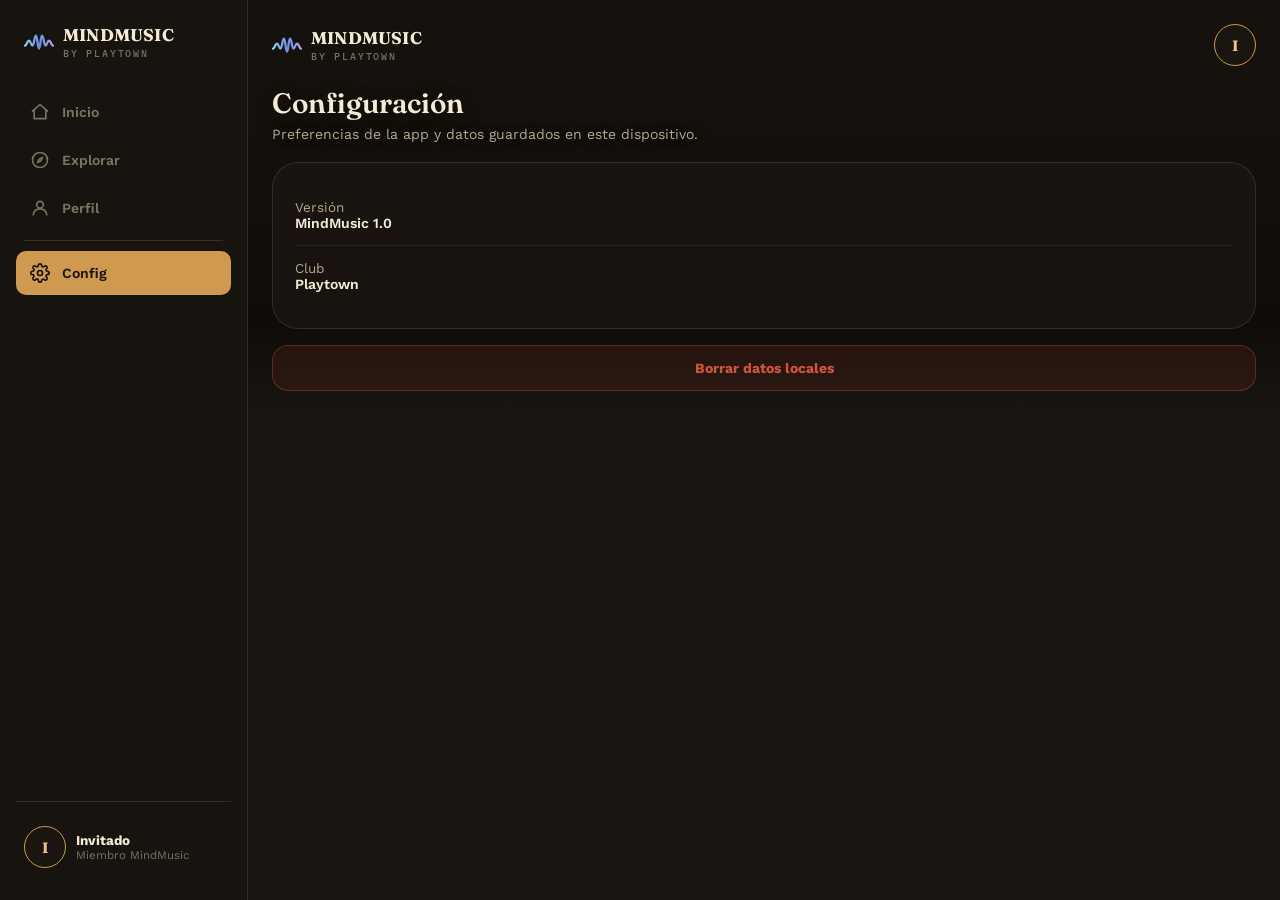
==== commit 98ea6536: "Add real audio tracks, favicon, and product docs; polish player/mood/playlist pages Co-Authored-By: " ====
--- a/config.html
+++ b/config.html
@@ -7,13 +7,16 @@
 <link rel="preconnect" href="https://fonts.googleapis.com">
 <link rel="preconnect" href="https://fonts.gstatic.com" crossorigin>
 <link href="https://fonts.googleapis.com/css2?family=Fraunces:opsz,wght@9..144,500;9..144,600;9..144,700&family=Work+Sans:wght@400;500;600;700&family=IBM+Plex+Mono:wght@400;500&display=swap" rel="stylesheet">
+<link rel="icon" type="image/svg+xml" href="favicon.svg">
+<link rel="apple-touch-icon" href="favicon.svg">
 <link rel="stylesheet" href="styles.css">
 </head>
 <body>
+<div class="photo-hero" aria-hidden="true"></div>
 
 <div id="config-container" class="page">
   <header class="app-header">
-    <div class="brand">MINDMUSIC<small>by Playtown</small></div>
+    <div class="brand"><svg class="brand-icon" viewBox="0 0 120 64" fill="none" aria-hidden="true"><defs><linearGradient id="mmWaveHeader" x1="0" y1="0" x2="120" y2="0" gradientUnits="userSpaceOnUse"><stop offset="0%" stop-color="#8FD9E8"/><stop offset="50%" stop-color="#6E8EE8"/><stop offset="100%" stop-color="#B3A6EE"/></linearGradient></defs><path d="M4,46 C12,46 12,26 20,26 C27,26 27,46 34,46 C41,46 41,6 48,6 C54,6 54,58 60,58 C66,58 66,6 72,6 C79,6 79,46 86,46 C93,46 93,26 100,26 C108,26 108,46 116,46" stroke="url(#mmWaveHeader)" stroke-width="9" stroke-linecap="round" stroke-linejoin="round"/></svg><span class="brand-text">MINDMUSIC<small>by Playtown</small></span></div>
     <div class="header-actions">
       <a class="avatar js-avatar" href="perfil.html">I</a>
     </div>
@@ -41,7 +44,7 @@
 </div>
 
 <nav class="app-nav">
-  <div class="nav-top"><div class="brand">MINDMUSIC<small>by Playtown</small></div></div>
+  <div class="nav-top"><div class="brand"><svg class="brand-icon" viewBox="0 0 120 64" fill="none" aria-hidden="true"><defs><linearGradient id="mmWaveNav" x1="0" y1="0" x2="120" y2="0" gradientUnits="userSpaceOnUse"><stop offset="0%" stop-color="#8FD9E8"/><stop offset="50%" stop-color="#6E8EE8"/><stop offset="100%" stop-color="#B3A6EE"/></linearGradient></defs><path d="M4,46 C12,46 12,26 20,26 C27,26 27,46 34,46 C41,46 41,6 48,6 C54,6 54,58 60,58 C66,58 66,6 72,6 C79,6 79,46 86,46 C93,46 93,26 100,26 C108,26 108,46 116,46" stroke="url(#mmWaveNav)" stroke-width="9" stroke-linecap="round" stroke-linejoin="round"/></svg><span class="brand-text">MINDMUSIC<small>by Playtown</small></span></div></div>
   <div class="nav-links">
     <a class="nav-item" id="nav-home" href="index.html">
       <svg viewBox="0 0 24 24" fill="none" stroke="currentColor" stroke-width="2" stroke-linecap="round" stroke-linejoin="round"><path d="M3 11l9-8 9 8"/><path d="M5 10v10h14V10"/></svg>
--- a/styles.css
+++ b/styles.css
@@ -21,9 +21,18 @@
   --brass-hi: #eec37e;
   --danger: #d1553c;
 
-  --rl: 20px;
-  --rm: 14px;
-  --rs: 9px;
+  /* glass surfaces float over the full-bleed landscape photo */
+  --glass: rgba(30, 25, 19, 0.58);
+  --glass-strong: rgba(24, 20, 15, 0.78);
+  --glass-edge: rgba(244, 234, 214, 0.12);
+  --scrim: linear-gradient(180deg, rgba(15,12,8,.46) 0%, rgba(15,12,8,.4) 22%, rgba(15,12,8,.62) 45%, rgba(15,12,8,.94) 78%, var(--ink) 100%);
+
+  /* signature app-wide landscape (Discover/Perfil/Config chrome) */
+  --app-photo: url('https://images.unsplash.com/photo-1580920824014-54845d91a8ad?auto=format&fit=crop&w=2400&q=75');
+
+  --rl: 26px;
+  --rm: 16px;
+  --rs: 10px;
 
   --nav-h: 78px;
   --sidebar-w: 248px;
@@ -49,12 +58,32 @@
   padding-bottom: calc(var(--nav-h) + 16px);
   min-height: 100vh;
   overflow-x: hidden;
-  background-image:
-    radial-gradient(ellipse 900px 500px at 15% -10%, rgba(207,154,79,0.07), transparent 60%),
-    radial-gradient(ellipse 700px 500px at 100% 0%, rgba(140,107,214,0.05), transparent 55%);
-  background-attachment: fixed;
 }
 body.no-nav { padding-bottom: 24px; }
+
+/* ---------- photo hero band ---------- */
+/* Foto real de paisaje a pantalla completa en la franja superior: vive
+   como hermano de .page (no fixed — barato de pintar al hacer scroll) y
+   .page se dibuja encima con z-index, así header + saludo quedan sobre
+   la foto igual que en la referencia. Debajo de la franja, el resto del
+   contenido sigue en el fondo oscuro de siempre. */
+.photo-hero {
+  position: absolute;
+  top: 0;
+  left: 0;
+  right: 0;
+  height: 62vh;
+  min-height: 380px;
+  max-height: 620px;
+  background-image: var(--scrim), var(--ambient, var(--app-photo));
+  background-size: cover;
+  background-position: center;
+  background-repeat: no-repeat;
+  z-index: 0;
+}
+@media (min-width: 900px) {
+  .photo-hero { left: var(--sidebar-w); height: 46vh; min-height: 340px; }
+}
 @media (min-width: 900px) {
   body.no-nav { padding-left: 0; }
 }
@@ -79,6 +108,8 @@
 }
 
 .page {
+  position: relative;
+  z-index: 1;
   max-width: 1100px;
   margin: 0 auto;
   padding: 20px 16px 8px;
@@ -95,13 +126,24 @@
 }
 
 .brand {
+  display: flex;
+  align-items: center;
+  gap: 9px;
+}
+.brand-icon {
+  width: 30px;
+  height: 16px;
+  flex-shrink: 0;
+  display: block;
+}
+.brand-text {
   font-family: var(--font-display);
   font-weight: 700;
   font-size: 17px;
   letter-spacing: 0.2px;
   white-space: nowrap;
 }
-.brand small {
+.brand-text small {
   display: block;
   font-family: var(--font-mono);
   font-weight: 500;
@@ -118,6 +160,7 @@
   font-size: 16px;
   font-weight: 600;
   color: var(--paper-dim);
+  text-shadow: 0 1px 12px rgba(0,0,0,0.5);
 }
 
 .header-actions {
@@ -127,11 +170,13 @@
 }
 
 .icon-btn {
-  width: 40px;
-  height: 40px;
+  width: 42px;
+  height: 42px;
   border-radius: 50%;
-  background: var(--surface);
-  border: 1px solid var(--edge);
+  background: var(--glass);
+  backdrop-filter: blur(14px);
+  -webkit-backdrop-filter: blur(14px);
+  border: 1px solid var(--glass-edge);
   display: flex;
   align-items: center;
   justify-content: center;
@@ -145,20 +190,28 @@
 .back-btn {
   display: inline-flex;
   align-items: center;
-  gap: 6px;
-  color: var(--paper-dim);
+  gap: 8px;
+  color: var(--paper);
   font-weight: 600;
   font-size: 14px;
-  transition: color 0.15s ease;
+  padding: 9px 16px 9px 12px;
+  border-radius: 999px;
+  background: var(--glass);
+  backdrop-filter: blur(14px);
+  -webkit-backdrop-filter: blur(14px);
+  border: 1px solid var(--glass-edge);
+  transition: color 0.15s ease, border-color 0.15s ease;
 }
 .back-btn svg { width: 18px; height: 18px; }
-.back-btn:hover { color: var(--brass-hi); }
+.back-btn:hover { color: var(--brass-hi); border-color: var(--brass); }
 
 .avatar {
-  width: 40px;
-  height: 40px;
+  width: 42px;
+  height: 42px;
   border-radius: 50%;
-  background: var(--surface-2);
+  background: var(--glass);
+  backdrop-filter: blur(14px);
+  -webkit-backdrop-filter: blur(14px);
   border: 1.5px solid var(--brass);
   display: flex;
   align-items: center;
@@ -174,10 +227,12 @@
   display: inline-flex;
   align-items: center;
   gap: 6px;
-  padding: 6px 14px;
+  padding: 7px 15px;
   border-radius: 999px;
-  background: var(--surface);
-  border: 1px solid var(--edge);
+  background: var(--glass);
+  backdrop-filter: blur(14px);
+  -webkit-backdrop-filter: blur(14px);
+  border: 1px solid var(--glass-edge);
   font-family: var(--font-mono);
   font-size: 10.5px;
   font-weight: 500;
@@ -188,68 +243,47 @@
 .badge.center { margin: 0 auto 24px; display: table; }
 
 /* ---------- hero ---------- */
+/* Banda fotográfica de pantalla completa (como el hero de Calm): la foto
+   ambiente ya viene del body (fixed), acá solo se compone el texto encima
+   con una franja de scrim propia para asegurar contraste en el tramo alto. */
 
 .hero {
   text-align: center;
-  padding: 12px 0 32px;
+  padding: 28px 0 40px;
   position: relative;
-}
-
-.hero-disc-deco {
-  position: absolute;
-  top: -40px;
-  right: -30px;
-  width: 190px;
-  height: 190px;
-  border-radius: 50%;
-  background:
-    repeating-radial-gradient(circle at center, rgba(244,234,214,0.05) 0 2px, transparent 2px 7px),
-    radial-gradient(circle at 35% 30%, var(--surface-3), var(--ink) 70%);
-  border: 1px solid var(--edge);
-  opacity: 0.5;
-  z-index: -1;
-  animation: spin-slow 40s linear infinite;
-}
-@media (max-width: 640px) { .hero-disc-deco { width: 130px; height: 130px; top: -20px; right: -20px; } }
-@keyframes spin-slow { to { transform: rotate(360deg); } }
-
-.eyebrow {
-  font-family: var(--font-mono);
-  font-size: 10.5px;
-  font-weight: 500;
-  letter-spacing: 2.2px;
-  text-transform: uppercase;
-  color: var(--brass);
-  margin: 0 0 12px;
 }
 
 h1.hero-title {
   font-family: var(--font-display);
-  font-size: 34px;
+  font-size: 36px;
   font-weight: 600;
   font-style: normal;
-  margin: 0 0 12px;
+  margin: 0 0 14px;
   line-height: 1.12;
   letter-spacing: -0.3px;
+  text-shadow: 0 2px 24px rgba(0,0,0,0.35);
 }
 
 .hero-sub {
-  color: var(--paper-dim);
-  font-size: 15px;
+  color: var(--paper);
+  font-size: 15.5px;
   margin: 0 auto;
   max-width: 420px;
+  text-shadow: 0 1px 3px rgba(0,0,0,0.7), 0 2px 18px rgba(0,0,0,0.55);
 }
 
 .page-title {
   font-family: var(--font-display);
-  font-size: 27px;
+  font-size: 28px;
   font-weight: 600;
   margin: 0 0 6px;
+  text-shadow: 0 2px 20px rgba(0,0,0,0.3);
 }
 .page-sub {
   color: var(--paper-dim);
   font-size: 14px;
   margin: 0 0 20px;
+  text-shadow: 0 1px 14px rgba(0,0,0,0.45);
 }
 
 /* ---------- search ---------- */
@@ -258,10 +292,12 @@
   display: flex;
   align-items: center;
   gap: 10px;
-  background: var(--surface);
-  border: 1px solid var(--edge);
+  background: var(--glass);
+  backdrop-filter: blur(16px);
+  -webkit-backdrop-filter: blur(16px);
+  border: 1px solid var(--glass-edge);
   border-radius: 999px;
-  padding: 14px 18px;
+  padding: 15px 18px;
   margin-bottom: 24px;
   transition: border-color 0.15s ease;
 }
@@ -279,27 +315,58 @@
 
 /* ---------- quick mood picks (home) ---------- */
 
+/* 2x2 chico en mobile, una sola fila de 4 en desktop — mismo ancho total
+   de card en ambos breakpoints (~110px), no ocupan todo el ancho de .page. */
 .quick-moods {
-  display: flex;
-  flex-wrap: wrap;
-  gap: 10px;
-  margin-bottom: 24px;
-}
-
-.quick-mood-chip {
-  padding: 10px 18px;
-  border-radius: 999px;
-  border: 1px solid var(--edge);
-  background: var(--surface);
+  display: grid;
+  grid-template-columns: repeat(2, 1fr);
+  gap: 12px;
+  max-width: 360px;
+  margin: 0 auto 8px;
+}
+@media (min-width: 640px) {
+  .quick-moods { grid-template-columns: repeat(4, 1fr); max-width: 560px; }
+}
+
+/* Card cuadrada y chica por sentimiento: el ícono SVG (línea, no emoji)
+   queda tenue de fondo, con el label apoyado abajo — mismo lenguaje
+   visual que .mood-card, sin foto, para diferenciarse de "Estados". */
+.quick-mood-card {
+  position: relative;
+  aspect-ratio: 1 / 1;
+  border-radius: var(--rm);
+  border: 1px solid var(--glass-edge);
+  background: linear-gradient(155deg, color-mix(in srgb, var(--m-ink, var(--brass)) 30%, var(--surface)), var(--surface-2));
+  overflow: hidden;
+  display: flex;
+  align-items: flex-end;
+  padding: 12px;
+  transition: border-color 0.15s ease, transform 0.15s ease;
+}
+.quick-mood-card:hover { border-color: var(--m-ink, var(--brass)); }
+.quick-mood-card:active { transform: scale(0.97); }
+
+.quick-mood-icon {
+  position: absolute;
+  top: 50%;
+  left: 50%;
+  width: 68%;
+  height: 68%;
+  transform: translate(-50%, -44%);
+  color: var(--m-ink, var(--brass));
+  opacity: 0.32;
+  pointer-events: none;
+}
+.quick-mood-icon svg { width: 100%; height: 100%; }
+
+.quick-mood-label {
+  position: relative;
+  z-index: 1;
+  font-size: 13px;
+  font-weight: 700;
+  line-height: 1.2;
   color: var(--paper);
-  font-size: 13.5px;
-  font-weight: 600;
-  transition: background 0.15s ease, border-color 0.15s ease, color 0.15s ease;
-}
-.quick-mood-chip:hover {
-  background: var(--brass);
-  border-color: var(--brass);
-  color: var(--ink);
+  text-shadow: 0 2px 10px rgba(0,0,0,0.4);
 }
 
 /* ---------- section heading ---------- */
@@ -308,32 +375,111 @@
   display: flex;
   align-items: baseline;
   justify-content: space-between;
-  margin: 30px 0 14px;
+  margin: 34px 0 16px;
 }
 .section-head h2 {
+  font-family: var(--font-display);
+  font-size: 21px;
+  font-weight: 600;
+  margin: 0;
+  text-shadow: 0 2px 16px rgba(0,0,0,0.3);
+}
+
+/* Aclaración al costado del título de sección (ej. "Elegí uno solo"). */
+.section-note {
+  font-family: var(--font-mono);
+  font-size: 11.5px;
+  letter-spacing: 0.08em;
+  text-transform: uppercase;
+  color: var(--paper-faint);
+  flex-shrink: 0;
+}
+
+/* En mood.html la playlist del estado va sola arriba, ancha: funda a la
+   izquierda y datos al costado, para que se lea como el camino principal y
+   no como una tarjeta suelta de grilla. */
+#mood-playlists { display: flex; flex-direction: column; gap: 14px; }
+.playlist-hero {
+  display: flex;
+  align-items: center;
+  gap: 16px;
+  padding: 14px;
+  background: var(--glass);
+  backdrop-filter: blur(16px);
+  -webkit-backdrop-filter: blur(16px);
+  border: 1px solid var(--glass-edge);
+  border-radius: var(--rl);
+  transition: border-color 0.15s ease, transform 0.15s ease;
+}
+/* En desktop la pieza no necesita todo el ancho: al estirarse queda vacía. */
+.playlist-hero { max-width: 620px; }
+.playlist-hero:hover { border-color: var(--m-ink, var(--brass)); }
+.playlist-hero:active { transform: scale(0.99); }
+.playlist-hero .cover { width: 104px; flex-shrink: 0; }
+.playlist-hero .meta { min-width: 0; }
+.ph-kind {
+  display: block;
+  font-family: var(--font-mono);
+  font-size: 11px;
+  letter-spacing: 0.16em;
+  text-transform: uppercase;
+  color: color-mix(in srgb, var(--m-ink, var(--brass)) 70%, var(--paper));
+  margin-bottom: 6px;
+}
+.playlist-hero h3 {
   font-family: var(--font-display);
   font-size: 19px;
   font-weight: 600;
-  margin: 0;
-}
+  margin: 0 0 5px;
+  line-height: 1.2;
+}
+.playlist-hero p {
+  font-size: 13px;
+  color: var(--paper-dim);
+  margin: 0 0 8px;
+  display: -webkit-box;
+  -webkit-line-clamp: 2;
+  -webkit-box-orient: vertical;
+  overflow: hidden;
+}
+.ph-count {
+  font-family: var(--font-mono);
+  font-size: 11px;
+  color: var(--paper-faint);
+}
+
+/* Los temas sueltos del estado se ven como tarjetas propias (una al lado de
+   la otra), no como una lista: cada uno se elige por su portada. Adentro de
+   mood.html el badge del estado sobra — la página entera ya es ese estado. */
+#mood-songs .cover-mood-badge { display: none; }
 
 /* ---------- mood cards (home) ---------- */
+/* Cards grandes con la foto real del estado de fondo: funcionan como
+   "collections" al estilo Calm — foto + tinte del mood + texto encima. */
 
 .mood-grid {
   display: grid;
   grid-template-columns: repeat(2, 1fr);
-  gap: 14px;
+  gap: 16px;
 }
 
 .mood-card {
   position: relative;
-  background: var(--surface);
-  border: 1px solid var(--edge);
+  aspect-ratio: 4 / 5;
+  background-image:
+    linear-gradient(180deg, rgba(15,12,8,0.05) 0%, rgba(15,12,8,0.35) 55%, rgba(15,12,8,0.88) 100%),
+    radial-gradient(ellipse 220px 160px at 15% 0%, color-mix(in srgb, var(--m-ink, var(--brass)) 45%, transparent), transparent 70%),
+    var(--m-photo, none), linear-gradient(155deg, color-mix(in srgb, var(--m-ink, var(--brass)) 30%, var(--surface)), var(--surface-2));
+  background-size: cover;
+  background-position: center;
+  background-repeat: no-repeat;
+  border: 1px solid var(--glass-edge);
   border-radius: var(--rl);
-  padding: 20px 18px;
+  padding: 18px;
   display: flex;
   flex-direction: column;
   align-items: flex-start;
+  justify-content: flex-end;
   gap: 4px;
   overflow: hidden;
   transition: transform 0.15s ease, border-color 0.15s ease;
@@ -341,35 +487,24 @@
 .mood-card:active { transform: scale(0.97); }
 .mood-card:hover { border-color: var(--m-ink, var(--brass)); }
 
-.mood-card::before {
-  content: '';
-  position: absolute;
-  top: -22px;
-  right: -22px;
-  width: 64px;
-  height: 64px;
+.mood-icon {
+  width: 42px;
+  height: 42px;
   border-radius: 50%;
-  background: var(--m-ink, var(--brass));
-  opacity: 0.16;
-}
-
-.mood-icon {
-  width: 44px;
-  height: 44px;
-  border-radius: 50%;
   display: flex;
   align-items: center;
   justify-content: center;
-  margin-bottom: 14px;
-  background: var(--surface-2);
-  border: 1.5px solid var(--m-ink, var(--brass));
-}
-.mood-icon svg { width: 20px; height: 20px; color: var(--m-ink, var(--brass)); }
-
-.mood-icon-lg { width: 68px; height: 68px; margin-bottom: 0; border-width: 2px; }
-.mood-icon-lg svg { width: 30px; height: 30px; }
-
-.mood-card h3 { font-family: var(--font-display); font-size: 18px; font-weight: 600; margin: 0; }
+  margin-bottom: 12px;
+  background: rgba(20,16,12,0.55);
+  backdrop-filter: blur(8px);
+  border: 1.5px solid rgba(244,234,214,0.35);
+}
+.mood-icon svg { width: 19px; height: 19px; color: var(--paper); }
+
+.mood-icon-lg { width: 68px; height: 68px; margin-bottom: 0; border-width: 2px; background: rgba(20,16,12,0.5); border-color: var(--m-ink, var(--brass)); }
+.mood-icon-lg svg { width: 30px; height: 30px; color: var(--m-ink, var(--brass)); }
+
+.mood-card h3 { font-family: var(--font-display); font-size: 19px; font-weight: 600; margin: 0; color: var(--paper); }
 .mood-card p { font-size: 12.5px; color: var(--paper-dim); margin: 0 0 14px; }
 
 .pill-btn {
@@ -398,8 +533,10 @@
   flex-shrink: 0;
   padding: 9px 16px;
   border-radius: 999px;
-  border: 1px solid var(--edge);
-  background: var(--surface);
+  border: 1px solid var(--glass-edge);
+  background: var(--glass);
+  backdrop-filter: blur(14px);
+  -webkit-backdrop-filter: blur(14px);
   color: var(--paper-dim);
   font-size: 13px;
   font-weight: 600;
@@ -416,17 +553,98 @@
 /* .cover draws a sleeve; inside it, .disc draws a vinyl record with grooves.
    .cover--stack adds two peeking sleeve edges behind, for playlists. */
 
+/* `.cover` es sólo la caja: la funda de adelante (con la imagen) es
+   `.cover-face`, y las fundas de atrás del stack se dibujan detrás de ella,
+   asomando por arriba. Así la foto nunca queda tapada. */
 .cover {
   position: relative;
   aspect-ratio: 1 / 1;
+}
+
+.cover-face {
+  position: absolute;
+  inset: 0;
+  z-index: 1;
   border-radius: var(--rm);
-  background: linear-gradient(155deg, color-mix(in srgb, var(--m-ink, var(--brass)) 30%, var(--surface)), var(--surface-2));
   border: 1px solid var(--edge);
   overflow: hidden;
   display: flex;
   align-items: center;
   justify-content: center;
-}
+  /* La foto real del estado, teñida con su tinta para que la funda siga
+     leyéndose como parte del sistema. */
+  background-image:
+    linear-gradient(155deg,
+      color-mix(in srgb, var(--m-ink, var(--brass)) 26%, transparent),
+      color-mix(in srgb, var(--ink) 44%, transparent)),
+    var(--m-photo, none),
+    linear-gradient(155deg, color-mix(in srgb, var(--m-ink, var(--brass)) 30%, var(--surface)), var(--surface-2));
+  background-size: cover;
+  background-position: center;
+  background-repeat: no-repeat;
+}
+
+/* ---------- arte por canción: mood + nombre ---------- */
+/* Cada tema recibe su propio cuadrado: la foto de su estado recortada en un
+   punto distinto, capas de color con la tinta del mood giradas según el
+   nombre, el ícono del estado y las iniciales del tema. La semilla la calcula
+   songArtVars() en app.js, así una misma canción siempre se ve igual. */
+
+.songart,
+.cover--art .cover-face {
+  background-image:
+    linear-gradient(var(--sa-angle, 140deg),
+      color-mix(in srgb, var(--m-ink, var(--brass)) 55%, transparent) 10%,
+      color-mix(in srgb, var(--ink) 88%, transparent) 95%),
+    radial-gradient(circle at var(--sa-x1, 30%) var(--sa-y1, 26%),
+      color-mix(in srgb, var(--m-ink, var(--brass)) 62%, transparent), transparent 58%),
+    radial-gradient(circle at var(--sa-x2, 68%) var(--sa-y2, 74%),
+      color-mix(in srgb, var(--paper) 20%, transparent), transparent 48%),
+    var(--sa-photo, none),
+    linear-gradient(155deg, color-mix(in srgb, var(--m-ink, var(--brass)) 30%, var(--surface)), var(--surface-2));
+  background-size: cover;
+  background-position: center, center, center, var(--sa-pos, center), center;
+  background-repeat: no-repeat;
+}
+
+.songart {
+  position: relative;
+  flex-shrink: 0;
+  width: 46px;
+  height: 46px;
+  border-radius: 10px;
+  overflow: hidden;
+  border: 1px solid var(--glass-edge);
+  display: flex;
+  align-items: center;
+  justify-content: center;
+}
+.songart-glyph {
+  position: absolute;
+  top: 3px;
+  right: 3px;
+  width: 13px;
+  height: 13px;
+  color: var(--paper);
+  opacity: 0.5;
+}
+.songart-glyph svg { width: 100%; height: 100%; }
+.songart-initials {
+  font-family: var(--font-display);
+  font-weight: 600;
+  font-size: 15px;
+  letter-spacing: 0.5px;
+  color: var(--paper);
+  text-shadow: 0 1px 6px rgba(0,0,0,0.5);
+}
+
+.songart--lg {
+  width: 116px;
+  height: 116px;
+  border-radius: var(--rm);
+}
+.songart--lg .songart-glyph { top: 9px; right: 9px; width: 22px; height: 22px; }
+.songart--lg .songart-initials { font-size: 34px; letter-spacing: 1px; }
 
 .cover .disc {
   width: 72%;
@@ -474,22 +692,71 @@
   z-index: 2;
 }
 
+/* Una playlist son varias fundas: las de atrás asoman por arriba, la de
+   adelante baja unos píxeles para dejarlas ver. */
+.cover--stack .cover-face { top: 10px; }
 .cover--stack::before,
 .cover--stack::after {
   content: '';
   position: absolute;
-  border-radius: var(--rm);
-  background: var(--surface-2);
+  height: 16px;
+  border-radius: var(--rm) var(--rm) 0 0;
   border: 1px solid var(--edge);
+  border-bottom: none;
+  background: color-mix(in srgb, var(--m-ink, var(--brass)) 32%, var(--surface));
   z-index: 0;
 }
-.cover--stack::before { inset: -6px -6px auto auto; width: 88%; height: 88%; transform: rotate(4deg); top: 6%; right: -6%; }
-.cover--stack::after { width: 92%; height: 92%; transform: rotate(-3deg); top: 4%; left: -5%; opacity: 0.7; }
-.cover--stack .disc { z-index: 1; }
+.cover--stack::before { top: 0; left: 9%; right: 9%; opacity: 0.55; }
+.cover--stack::after { top: 5px; left: 4.5%; right: 4.5%; opacity: 0.85; }
+/* El badge del estado vive fuera de la funda de adelante: se baja para no
+   pisar los lomos (el contador ya va adentro y acompaña solo). */
+.cover--stack .cover-mood-badge { top: 18px; }
+
+/* Pie de la funda de una playlist: la palabra PLAYLIST tiene que leerse de
+   lejos, sin que haya que entrar a la pantalla de detalle para saberlo. */
+.cover-foot {
+  position: absolute;
+  inset: auto 0 0;
+  z-index: 2;
+  display: flex;
+  padding: 26px 8px 8px;
+  background: linear-gradient(180deg, transparent, rgba(15,12,8,0.85));
+}
+
+.cover-kind {
+  flex: 1;
+  padding: 5px 8px;
+  border-radius: 8px;
+  background: var(--m-ink, var(--brass));
+  color: var(--ink);
+  font-family: var(--font-body);
+  font-size: 12.5px;
+  font-weight: 700;
+  letter-spacing: 1.4px;
+  text-transform: uppercase;
+  line-height: 1;
+  text-align: center;
+}
+
+/* Iniciales del tema impresas sobre la funda, como el título en el lomo. */
+.cover-initials {
+  position: absolute;
+  left: 10px;
+  bottom: 8px;
+  z-index: 2;
+  font-family: var(--font-display);
+  font-size: 22px;
+  font-weight: 700;
+  letter-spacing: 1px;
+  line-height: 1;
+  color: var(--paper);
+  opacity: 0.9;
+  text-shadow: 0 2px 10px rgba(0,0,0,0.55);
+}
 
 .cover-count {
   position: absolute;
-  bottom: 8px;
+  top: 8px;
   right: 8px;
   padding: 3px 8px;
   border-radius: 999px;
@@ -498,6 +765,7 @@
   font-family: var(--font-mono);
   font-size: 10px;
   color: var(--paper);
+  white-space: nowrap;
   z-index: 2;
 }
 
@@ -506,12 +774,14 @@
 .track-grid {
   display: grid;
   grid-template-columns: repeat(2, 1fr);
-  gap: 14px;
+  gap: 16px;
 }
 
 .track-card {
-  background: var(--surface);
-  border: 1px solid var(--edge);
+  background: var(--glass);
+  backdrop-filter: blur(16px);
+  -webkit-backdrop-filter: blur(16px);
+  border: 1px solid var(--glass-edge);
   border-radius: var(--rm);
   overflow: hidden;
   transition: border-color 0.15s ease, transform 0.15s ease;
@@ -519,10 +789,10 @@
 .track-card:hover { border-color: var(--m-ink, var(--brass)); }
 .track-card:active { transform: scale(0.98); }
 
-.track-body { padding: 12px; }
+.track-body { padding: 14px; }
 .track-body h4 {
   font-family: var(--font-display);
-  font-size: 14.5px;
+  font-size: 15px;
   font-weight: 600;
   margin: 0 0 4px;
   line-height: 1.3;
@@ -534,104 +804,134 @@
 }
 
 /* ---------- explorar category banners ---------- */
+/* Banners grandes con la foto real del paisaje del estado, tinte del
+   mood y el disco/ícono flotando encima como acento — no como portada. */
 
 .cat-grid {
   display: grid;
   grid-template-columns: 1fr;
-  gap: 16px;
+  gap: 18px;
 }
 
 .cat-card {
   position: relative;
   border-radius: var(--rl);
   overflow: hidden;
-  aspect-ratio: 16 / 9;
-  border: 1px solid var(--edge);
-  background: linear-gradient(135deg, color-mix(in srgb, var(--m-ink, var(--brass)) 26%, var(--surface)), var(--surface-2));
-  display: flex;
-  align-items: center;
-}
+  aspect-ratio: 16 / 10;
+  border: 1px solid var(--glass-edge);
+  background-image:
+    linear-gradient(100deg, rgba(15,12,8,0.9) 0%, rgba(15,12,8,0.45) 45%, rgba(15,12,8,0.1) 75%),
+    radial-gradient(ellipse 500px 400px at 90% 30%, color-mix(in srgb, var(--m-ink, var(--brass)) 35%, transparent), transparent 70%),
+    var(--m-photo, none), linear-gradient(135deg, color-mix(in srgb, var(--m-ink, var(--brass)) 26%, var(--surface)), var(--surface-2));
+  background-size: cover;
+  background-position: center;
+  background-repeat: no-repeat;
+  display: flex;
+  align-items: center;
+  transition: transform 0.15s ease, border-color 0.15s ease;
+}
+.cat-card:hover { border-color: var(--m-ink, var(--brass)); }
+.cat-card:active { transform: scale(0.98); }
 
 .cat-card .cat-disc {
   position: absolute;
   right: -30px;
   top: 50%;
   transform: translateY(-50%);
-  width: 220px;
-  height: 220px;
+  width: 130px;
+  height: 130px;
   border-radius: 50%;
-  background:
-    repeating-radial-gradient(circle at center, rgba(0,0,0,0.2) 0 2px, transparent 2px 7px),
-    radial-gradient(circle at 35% 30%, color-mix(in srgb, var(--m-ink, var(--brass)) 55%, #000 10%), var(--ink) 72%);
-  box-shadow: 0 8px 30px rgba(0,0,0,0.4);
+  background: rgba(20,16,12,0.45);
+  backdrop-filter: blur(10px);
+  border: 1.5px solid rgba(244,234,214,0.3);
+  display: flex;
+  align-items: center;
+  justify-content: center;
   opacity: 0.9;
 }
-.cat-card .cat-disc::after {
-  content: '';
-  position: absolute;
-  inset: 42%;
-  border-radius: 50%;
-  background: var(--paper);
-  box-shadow: 0 0 0 2px color-mix(in srgb, var(--m-ink, var(--brass)) 70%, #000 10%);
-}
+.cat-card .cat-disc svg { width: 46px; height: 46px; color: var(--paper); opacity: 0.8; }
 @media (max-width: 480px) {
-  .cat-card .cat-disc { width: 160px; height: 160px; right: -40px; }
+  .cat-card .cat-disc { width: 90px; height: 90px; right: -20px; }
+  .cat-card .cat-disc svg { width: 32px; height: 32px; }
 }
 
 .cat-card .overlay {
   position: relative;
   z-index: 1;
-  padding: 22px;
+  padding: 24px;
   max-width: 68%;
 }
-.cat-card .eyebrow { color: var(--m-ink, var(--brass)); margin-bottom: 6px; }
-.cat-card h3 { font-family: var(--font-display); font-size: 25px; font-weight: 600; margin: 0; }
+.cat-card h3 { font-family: var(--font-display); font-size: 26px; font-weight: 600; margin: 0; text-shadow: 0 2px 16px rgba(0,0,0,0.4); }
+.cat-card p { font-size: 13.5px; color: var(--paper-dim); margin: 6px 0 0; }
 
 /* ---------- playlist detail: header + stacked tracklist (signature) ---------- */
 
 .playlist-head {
   display: flex;
   align-items: center;
-  gap: 18px;
-  padding: 8px 0 26px;
-}
-.playlist-head .cover { width: 108px; flex-shrink: 0; }
-.playlist-head .meta .eyebrow { margin-bottom: 6px; }
+  gap: 20px;
+  padding: 8px 0 28px;
+}
+.playlist-head .cover { width: 128px; flex-shrink: 0; }
+/* En la portada grande el contador sobra: la tracklist completa está debajo. */
+.playlist-head .cover-count { display: none; }
+/* Encabezado de la pantalla: antes del nombre propio de la selección se lee,
+   grande, qué tipo de contenido es. */
+.playlist-kind {
+  display: block;
+  font-family: var(--font-display);
+  font-size: 30px;
+  font-weight: 700;
+  line-height: 1;
+  letter-spacing: 0.14em;
+  text-transform: uppercase;
+  margin: 0 0 10px;
+  color: color-mix(in srgb, var(--m-ink, var(--brass)) 62%, var(--paper));
+  text-shadow: 0 2px 18px rgba(0,0,0,0.45);
+}
 .playlist-head h1 {
   font-family: var(--font-display);
-  font-size: 24px;
+  font-size: 26px;
   font-weight: 600;
   margin: 0 0 8px;
   line-height: 1.15;
+  text-shadow: 0 2px 16px rgba(0,0,0,0.3);
 }
 .playlist-head p { color: var(--paper-dim); font-size: 13.5px; margin: 0; max-width: 460px; }
 @media (max-width: 480px) {
   .playlist-head { flex-direction: column; align-items: flex-start; text-align: left; }
-  .playlist-head .cover { width: 96px; }
+  .playlist-head .cover { width: 108px; }
+  .playlist-kind { font-size: 24px; }
 }
 
 .tracklist {
   display: flex;
   flex-direction: column;
-  border-top: 1px solid var(--edge-soft);
+  background: var(--glass);
+  backdrop-filter: blur(16px);
+  -webkit-backdrop-filter: blur(16px);
+  border: 1px solid var(--glass-edge);
+  border-radius: var(--rl);
+  padding: 6px 10px;
 }
 
 .tracklist-row {
   display: flex;
   align-items: center;
-  gap: 16px;
-  padding: 15px 10px;
-  border-bottom: 1px solid var(--edge-soft);
+  gap: 12px;
+  padding: 12px 10px;
+  border-bottom: 1px solid rgba(244,234,214,0.06);
   transition: background 0.12s ease;
 }
+.tracklist-row:last-child { border-bottom: none; }
 .tracklist-row:hover,
-.tracklist-row:focus-visible { background: var(--surface); border-radius: var(--rs); }
+.tracklist-row:focus-visible { background: rgba(244,234,214,0.06); border-radius: var(--rs); }
 
 .tl-index {
   font-family: var(--font-mono);
   font-size: 12.5px;
   color: var(--paper-faint);
-  width: 26px;
+  width: 20px;
   flex-shrink: 0;
   text-align: right;
 }
@@ -639,8 +939,8 @@
   width: 34px;
   height: 34px;
   border-radius: 50%;
-  background: var(--surface-2);
-  border: 1px solid var(--edge);
+  background: rgba(244,234,214,0.08);
+  border: 1px solid var(--glass-edge);
   display: flex;
   align-items: center;
   justify-content: center;
@@ -667,90 +967,140 @@
   flex-shrink: 0;
 }
 
+/* En pantallas angostas el arte ocupa el lugar del botón: la fila entera ya
+   es tocable, así que el play redundante se va. */
+@media (max-width: 430px) {
+  .tracklist-row .tl-play { display: none; }
+}
+
+/* ---------- cola del player (sólo al entrar desde una playlist) ---------- */
+/* Reusa la tracklist de playlist.html, pero rotada: la primera fila es el
+   tema que suena y abajo quedan los que vienen. Las filas son <button>
+   porque cambian de canción in situ, sin navegar. */
+
+.queue .section-head { margin: 28px 0 14px; }
+.queue .section-head h2 {
+  font-size: 19px;
+  white-space: nowrap;
+  overflow: hidden;
+  text-overflow: ellipsis;
+}
+.queue-link {
+  font-size: 12.5px;
+  font-weight: 600;
+  color: var(--brass-hi);
+  flex-shrink: 0;
+  margin-left: 14px;
+}
+.queue-link:hover { text-decoration: underline; }
+
+.queue .tracklist-row {
+  width: 100%;
+  background: none;
+  border-left: 0;
+  border-right: 0;
+  border-top: 0;
+  font: inherit;
+  color: inherit;
+  text-align: left;
+  cursor: pointer;
+}
+
+.queue .tracklist-row.is-current .tl-title { color: var(--brass-hi); }
+.queue .tracklist-row.is-current .tl-play {
+  background: var(--brass);
+  border-color: var(--brass);
+  color: var(--ink);
+}
+.queue .tracklist-row.is-current .tl-index {
+  color: var(--brass-hi);
+  display: flex;
+  justify-content: flex-end;
+}
+.queue .tracklist-row.is-current .tl-index svg { width: 15px; height: 15px; }
+/* Las barritas laten mientras suena y quedan quietas en pausa. */
+.queue .tracklist-row.is-current .tl-index svg rect {
+  transform-origin: center;
+  animation: queue-eq 1.1s ease-in-out infinite;
+}
+.queue .tracklist-row.is-current .tl-index svg rect:nth-child(2) { animation-delay: 0.22s; }
+.queue .tracklist-row.is-current .tl-index svg rect:nth-child(3) { animation-delay: 0.44s; }
+.queue .tracklist-row.is-current.is-paused .tl-index svg rect { animation-play-state: paused; }
+
+@keyframes queue-eq {
+  0%, 100% { transform: scaleY(0.55); }
+  50% { transform: scaleY(1.25); }
+}
+@media (prefers-reduced-motion: reduce) {
+  .queue .tracklist-row.is-current .tl-index svg rect { animation: none; }
+}
+
 /* ---------- player ---------- */
 
-.player-wrap { text-align: center; padding-top: 8px; }
-
+.player-wrap {
+  text-align: center;
+  padding: 32px 24px 36px;
+  margin-top: 8px;
+  background: var(--glass);
+  backdrop-filter: blur(22px);
+  -webkit-backdrop-filter: blur(22px);
+  border: 1px solid var(--glass-edge);
+  border-radius: var(--rl);
+}
+
+/* Visual del player: banda de ondas a sangre en la parte superior de la
+   tarjeta. El canvas lo dibuja app.js (waveViz) — acá sólo el contenedor,
+   el degradé de fondo teñido con la tinta del mood y el velo que funde la
+   banda con el vidrio de la tarjeta. */
 .player-visual {
-  width: 260px;
-  height: 260px;
-  margin: 0 auto 28px;
   position: relative;
-  display: flex;
-  align-items: center;
+  height: 230px;
+  margin: -32px -24px 26px;
+  border-radius: var(--rl) var(--rl) 0 0;
+  overflow: hidden;
+  background:
+    radial-gradient(ellipse 130% 80% at 50% 88%,
+      color-mix(in srgb, var(--m-ink, var(--brass)) 20%, transparent), transparent 70%),
+    linear-gradient(180deg,
+      color-mix(in srgb, var(--m-ink, var(--brass)) 6%, transparent),
+      transparent 55%);
+}
+
+.wave-canvas {
+  position: absolute;
+  inset: 0;
+  width: 100%;
+  height: 100%;
+  display: block;
+}
+
+/* Funde el borde inferior de las ondas con la tarjeta, para que la banda
+   no corte en seco. */
+.wave-veil {
+  position: absolute;
+  inset: auto 0 0;
+  height: 70px;
+  pointer-events: none;
+  background: linear-gradient(180deg, transparent, color-mix(in srgb, var(--ink) 78%, transparent));
+}
+
+@media (min-width: 560px) {
+  .player-visual { height: 260px; }
+}
+
+
+/* El arte del tema que suena se apoya sobre el borde inferior de la banda de
+   ondas, como una funda apoyada contra el equipo. */
+.player-art {
+  display: flex;
   justify-content: center;
-}
-
-.vinyl {
-  width: 210px;
-  height: 210px;
-  border-radius: 50%;
-  background:
-    repeating-radial-gradient(circle at center, rgba(0,0,0,0.28) 0 3px, transparent 3px 9px),
-    radial-gradient(circle at 34% 28%, color-mix(in srgb, var(--m-ink, var(--brass)) 60%, #000 8%), var(--ink) 74%);
-  box-shadow: 0 14px 40px rgba(0,0,0,0.45);
-  display: flex;
-  align-items: center;
-  justify-content: center;
-  transition: transform 0.4s ease;
-}
-.vinyl.playing { animation: spin-record 6s linear infinite; }
-@keyframes spin-record { to { transform: rotate(360deg); } }
-
-.player-label {
-  width: 74px;
-  height: 74px;
-  border-radius: 50%;
-  background: var(--paper);
-  box-shadow: 0 0 0 3px color-mix(in srgb, var(--m-ink, var(--brass)) 70%, #000 10%);
-  display: flex;
-  align-items: center;
-  justify-content: center;
-  color: var(--ink);
-}
-.player-label svg { width: 24px; height: 24px; margin-left: 3px; }
-.player-label.playing svg { margin-left: 0; }
-
-.tonearm {
-  position: absolute;
-  top: -6px;
-  right: 4px;
-  width: 74px;
-  height: 74px;
-  transform-origin: 88% 12%;
-  transform: rotate(-28deg);
-  transition: transform 0.5s cubic-bezier(0.4, 0, 0.2, 1);
-  pointer-events: none;
-}
-.tonearm.playing { transform: rotate(2deg); }
-.tonearm .base {
-  position: absolute;
-  top: 4px;
-  right: 4px;
-  width: 16px;
-  height: 16px;
-  border-radius: 50%;
-  background: var(--surface-3);
-  border: 2px solid var(--brass);
-}
-.tonearm .arm {
-  position: absolute;
-  top: 12px;
-  right: 12px;
-  width: 4px;
-  height: 68px;
-  background: linear-gradient(var(--brass-hi), var(--brass));
-  border-radius: 2px;
-  transform-origin: top center;
-}
-.tonearm .head {
-  position: absolute;
-  bottom: -3px;
-  left: -4px;
-  width: 12px;
-  height: 8px;
-  border-radius: 2px;
-  background: var(--paper-dim);
+  margin: -84px 0 16px;
+  position: relative;
+  z-index: 2;
+}
+.player-art .songart {
+  box-shadow: 0 10px 30px rgba(0,0,0,0.45);
+  border-color: rgba(244,234,214,0.18);
 }
 
 .player-title { font-family: var(--font-display); font-size: 22px; font-weight: 600; margin: 0 0 8px; }
@@ -806,7 +1156,7 @@
   display: flex;
   align-items: center;
   justify-content: center;
-  box-shadow: 0 8px 24px rgba(207,154,79,0.35);
+  box-shadow: 0 8px 24px rgba(0,0,0,0.4);
 }
 .play-main svg { width: 26px; height: 26px; color: var(--ink); margin-left: 3px; }
 .play-main.playing svg { margin-left: 0; }
@@ -814,10 +1164,12 @@
 /* ---------- perfil / config ---------- */
 
 .form-block {
-  background: var(--surface);
-  border: 1px solid var(--edge);
+  background: var(--glass);
+  backdrop-filter: blur(16px);
+  -webkit-backdrop-filter: blur(16px);
+  border: 1px solid var(--glass-edge);
   border-radius: var(--rl);
-  padding: 20px;
+  padding: 22px;
   margin-bottom: 16px;
 }
 .form-row {
@@ -825,7 +1177,7 @@
   align-items: center;
   justify-content: space-between;
   padding: 14px 0;
-  border-bottom: 1px solid var(--edge-soft);
+  border-bottom: 1px solid rgba(244,234,214,0.08);
 }
 .form-row:last-child { border-bottom: none; }
 .form-row .label { font-size: 13.5px; color: var(--paper-dim); }
@@ -841,8 +1193,8 @@
   text-align: center;
 }
 .profile-head .avatar { width: 76px; height: 76px; font-size: 26px; }
-.profile-head h2 { margin: 0; font-family: var(--font-display); font-weight: 600; font-size: 20px; }
-.profile-head p { margin: 0; color: var(--paper-faint); font-size: 13px; }
+.profile-head h2 { margin: 0; font-family: var(--font-display); font-weight: 600; font-size: 20px; text-shadow: 0 2px 16px rgba(0,0,0,0.35); }
+.profile-head p { margin: 0; color: var(--paper-faint); font-size: 13px; text-shadow: 0 1px 14px rgba(0,0,0,0.5); }
 
 .danger-btn {
   width: 100%;
@@ -868,8 +1220,10 @@
 }
 .modal-backdrop.open { display: flex; }
 .modal-sheet {
-  background: var(--surface-2);
-  border: 1px solid var(--edge);
+  background: var(--glass-strong);
+  backdrop-filter: blur(24px);
+  -webkit-backdrop-filter: blur(24px);
+  border: 1px solid var(--glass-edge);
   border-radius: 24px 24px 0 0;
   padding: 24px;
   width: 100%;
@@ -963,8 +1317,10 @@
   left: 0;
   right: 0;
   height: var(--nav-h);
-  background: var(--surface);
-  border-top: 1px solid var(--edge);
+  background: var(--glass-strong);
+  backdrop-filter: blur(22px);
+  -webkit-backdrop-filter: blur(22px);
+  border-top: 1px solid var(--glass-edge);
   display: flex;
   align-items: center;
   justify-content: space-around;
@@ -1017,12 +1373,12 @@
     align-items: stretch;
     justify-content: flex-start;
     border-top: none;
-    border-right: 1px solid var(--edge);
+    border-right: 1px solid var(--glass-edge);
     padding: 24px 16px;
     gap: 6px;
   }
   .nav-top { display: block; padding: 0 8px 24px; }
-  .nav-bottom { display: block; margin-top: auto; padding-top: 16px; border-top: 1px solid var(--edge); }
+  .nav-bottom { display: block; margin-top: auto; padding-top: 16px; border-top: 1px solid var(--glass-edge); }
   .nav-links { flex: none; flex-direction: column; justify-content: flex-start; align-items: stretch; gap: 4px; }
   .nav-item { flex-direction: row; justify-content: flex-start; gap: 12px; font-size: 14px; padding: 12px 14px; border-radius: var(--rs); }
   .nav-sep { width: auto; height: 1px; margin: 6px 8px; }
